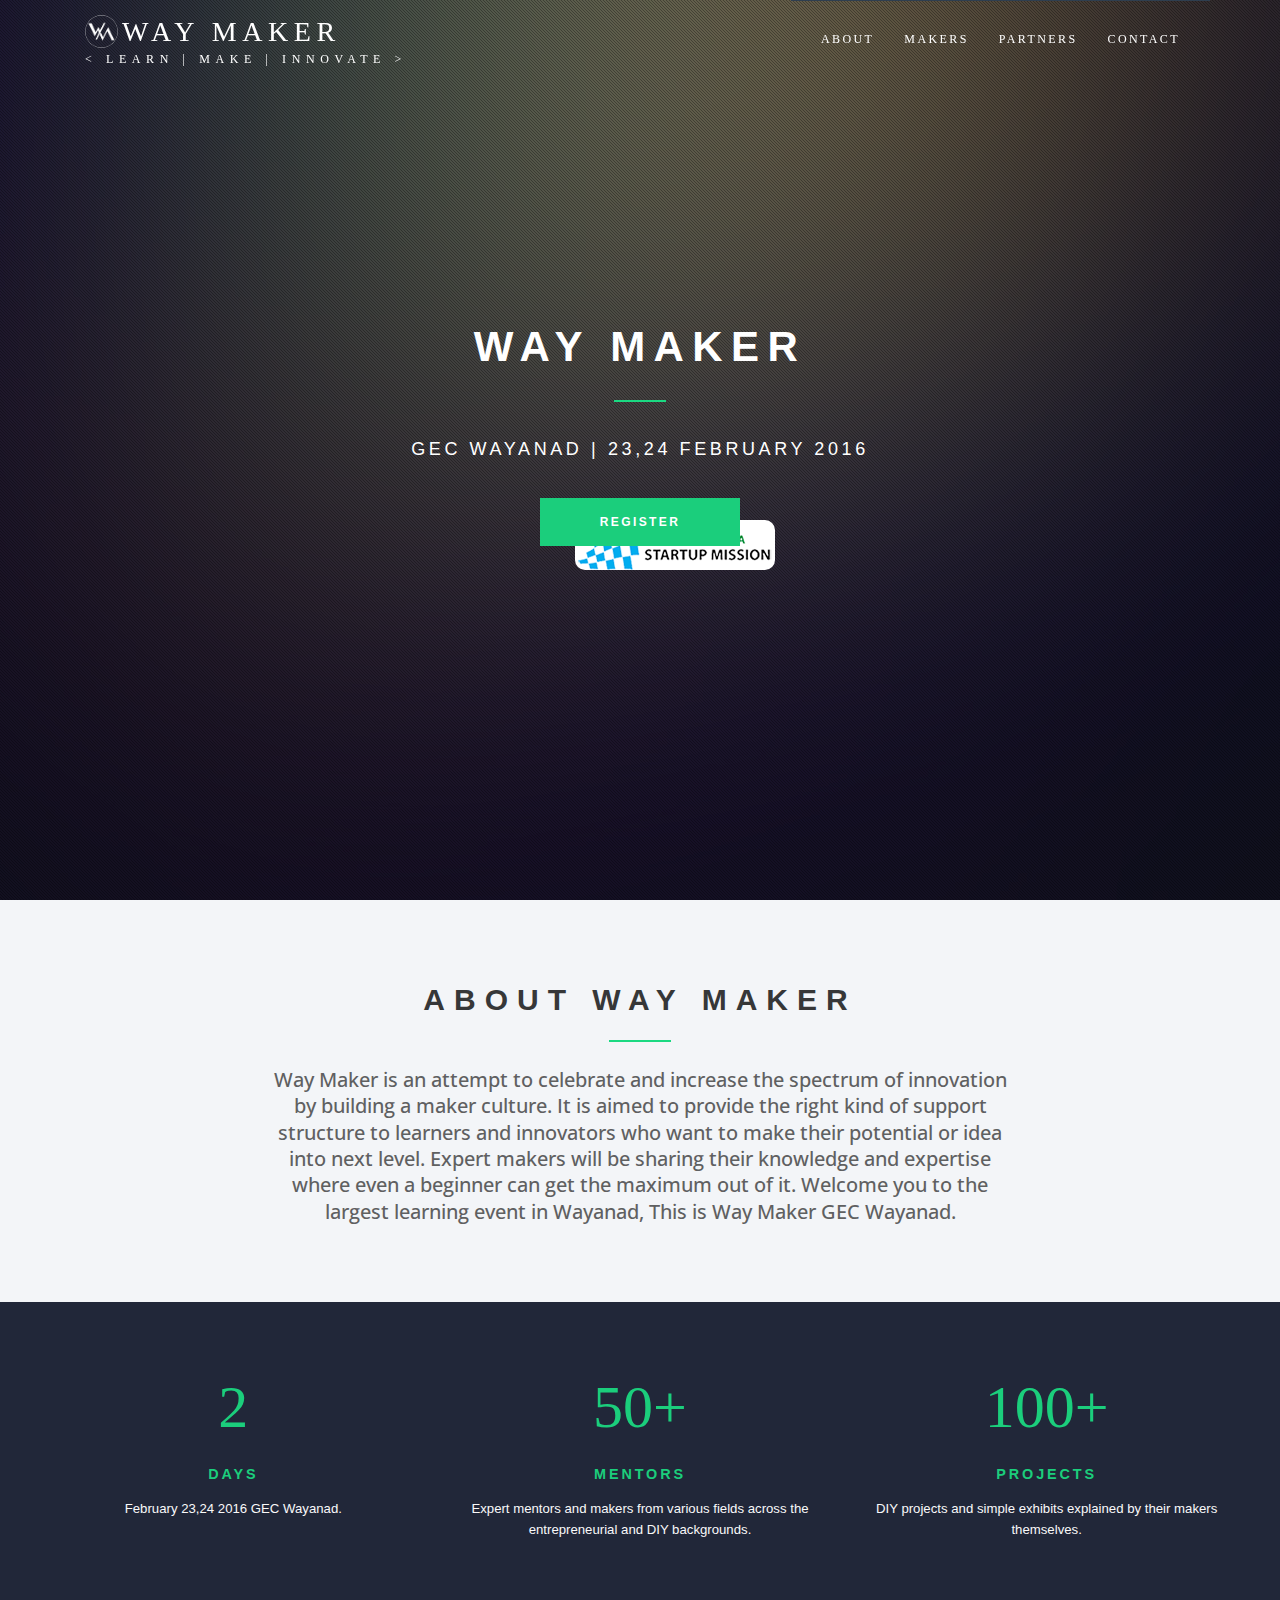
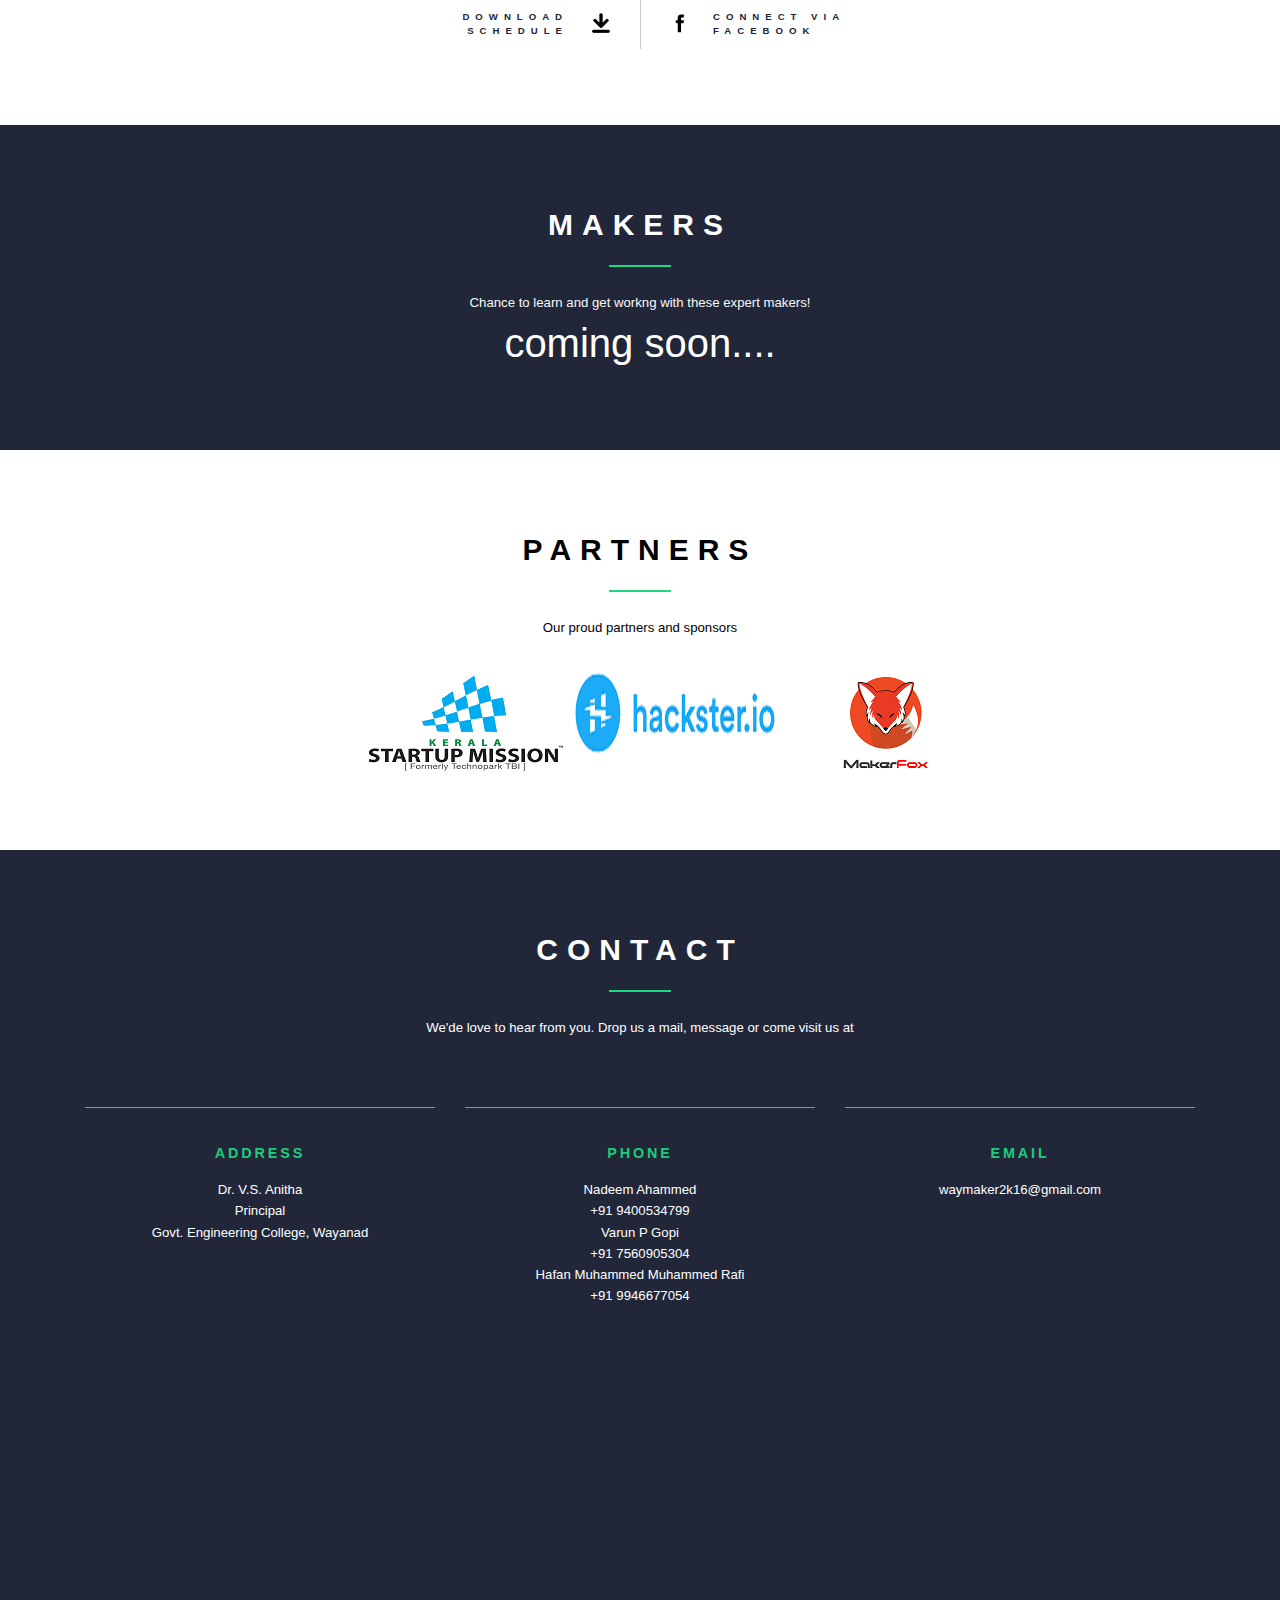
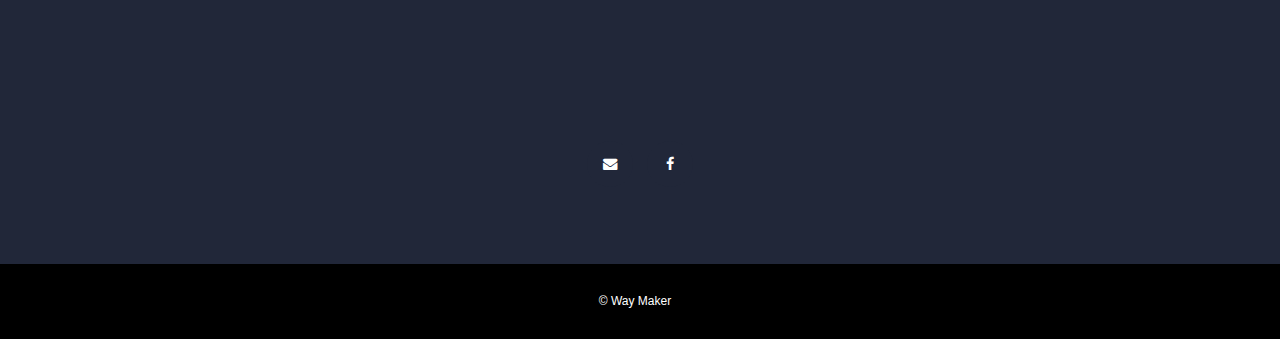
==== index.html @ d94e9e5c "add all files" ====
<!DOCTYPE html>
<html>

<head>
    <meta charset="UTF-8">
    <meta name="viewport" content="width=device-width, initial-scale=1.0, maximum-scale=1.0, user-scalable=no" />

    <link rel="shortcut icon" href="assets/img/logo.png" type="image/x-icon">
    <link rel="icon" href="assets/img/logo.png" type="image/x-icon">

    <title>Way Maker</title>

    <meta name="author" content=" " />
    <meta name="description" content="" />
    <meta name="keywords"  content="" />

    <link href='../fonts.googleapis.com/css8cad8cad.html?family=Raleway:400,700,600,500,300,200,100,800,900' rel='stylesheet' type='text/css'>
    <link rel="stylesheet" type="text/css" href="http://fonts.googleapis.com/css?family=Open+Sans" />
    <link href="assets/css/bootstrap.css" rel="stylesheet">
    <link href="assets/css/font-awesome.min.css" rel="stylesheet" type="text/css" />
    <link href="assets/css/flexslider.css" rel="stylesheet" >
    <link href="assets/css/animate.css" rel="stylesheet">
    <link href="assets/css/schedule.css" rel="stylesheet">
    <link href="assets/css/gridgallery.css" rel="stylesheet" type="text/css"  />
    <link rel="stylesheet" href="../maxcdn.bootstrapcdn.com/font-awesome/4.5.0/css/font-awesome.min.css">
    <link href="assets/css/venobox.css" rel="stylesheet" type="text/css"/>
    <link href="assets/css/styles.css" rel="stylesheet"/>
    <link href="assets/css/queries.css" rel="stylesheet"/>

    <!--[if lt IE 9]>
    <script src="https://oss.maxcdn.com/libs/html5shiv/3.7.0/html5shiv.js"></script>
    <script src="https://oss.maxcdn.com/libs/respond.js/1.4.2/respond.min.js"></script>
    <![endif]-->

<style media="screen">
@media screen and (min-width:768px){
  .tagline-new {
    font-size: 12px;
  }
  #new-title {
    font-size: 28px;
  }
}
@@media screen and (max-device-width: 480px) {
  #new-title {
  }
  .tagline-new {
    font-size: 8px;
  }
}
.team-member {
    text-align: center;
    margin-bottom: 50px;
}
.team-member h3 {
  font-size: 20px;
  color: #f2f2f2;
  font-weight: bold;
}
.team-member img {
    margin: 0px auto;
    width: 70%;
    border: 1px solid #FFF;
}
.img-circle {
    border-radius: 50%;
}
.team-member p {
    margin-top: 0px;
}
.text-muted {
    color: #777;
}
.text-muted {
    color: #777;
}
.list-inline {
    padding-left: 0px;
    margin-left: -5px;
    list-style: outside none none;
}
#intros {
  font-family: Open Sans;
	font-size: 20px;
	font-style: normal;
	font-variant: normal;
	font-weight: 500;
	line-height: 26.4px;
}
.navbar-brand img {
    width: 33px;
    height: 33px;
    border-radius: 34px;
}
.navbar-brand b {
    position: relative;
    top: -7px;
    left: -8px;
}
.md-trigger
{
background: none repeat scroll 0 0 rgba(27, 206, 124, 1);
    color: #FFF;
    display: block;
    font-size: 1em;
    font-weight: 600;
    letter-spacing: 0.2em;
    margin: 2.9em auto 0;
    padding: 15px;
    text-transform: uppercase;
    width: 200px;

}
</style>

</head>

<body id="top">

<!--PRELOADER-->
<div class="preloader">
    <div class="status"></div>
</div>
<!--/PRELOADER-->

<!--HEADER-->
<div class="header header-hide">
    <div class="container">
        <nav class="navbar navbar-default" role="navigation">
            <div class="navbar-header">
                <button type="button" class="navbar-toggle" data-toggle="collapse"
                        data-target="#example-navbar-collapse">
                    <span class="sr-only">Toggle navigation</span>
                    <span class="icon-bar"></span>
                    <span class="icon-bar"></span>
                    <span class="icon-bar"></span>
                </button>
                <a class="navbar-brand" id="new-title" data-scroll href="#sec_1"><img src="assets/img/logo.png"/> <b>Way Maker</b>
                  <div class="tagline-new">
                    < Learn | Make | Innovate >
                  </div>
                </a>
            </div>
            <div class="collapse navbar-collapse" id="example-navbar-collapse">
                <ul class="nav navbar-nav">
                    <li><a data-scroll href="#intro">About</a></li>
                    <li><a data-scroll href="#team">Makers</a></li>
                    <li><a data-scroll href="#sponsers">Partners</a></li>
                    <li><a data-scroll href="#contact">Contact</a></li>
                </ul>
            </div>
        </nav>
    </div>
</div>
<!--/HEADER-->

<!--HOME-->
<section id="sec_1" class="autoheight">
    <div class="home-bg"></div>
    <div class="col-lg-12 landing-text-pos align-center">
        <h1 class="wow animated fadeInDown" data-wow-duration="1s" data-wow-delay="1s">WAY MAKER</h1>
        <hr id="title_hr"/>
        <p class="wow animated fadeInUp" data-wow-duration="1s" data-wow-delay="1s">GEC WAYANAD | 23,24 February 2016</p>
        <a  class="btn-effect wow animated fadeIn md-trigger" data-modal="modal-11" data-wow-duration="0.5s" data-wow-delay="1.5s" data-scroll>Register</a>	
    </div>
	<div class="sponsors">
	<a href="https://startupmission.kerala.gov.in" target="_blank">
	 <img src="assets/img/sponsor/startup2.png">
	 </a>
	</div>
</section>
 <div class="md-modal md-effect-9" id="modal-11">
                <div class="md-content padding-none">
                    <div class="folio">
                        <div class="sp-name disclaimer"><strong>REGISTER</strong></div>
                        <div class="sp-dsc disclaim-border">
                                    <a href="https://docs.google.com/forms/d/1F05OmGndwyK-t77KdmNb5x0qkLKLhAfNEJymB3Hd138/viewform?c=0&w=1&usp=mail_form_link" class="btn-effect wow animated fadeIn md-trigger" data-modal="modal-11" data-wow-duration="0.5s" data-wow-delay="1.5s" data-scroll>ATTENDEES</a>	
									 <a href="https://docs.google.com/forms/d/1iWQeTEc0KPSbRi10IuL7PXXfapjyF0WCXwZlQ4bQAvk/viewform?c=0&w=1&usp=mail_form_link" class="btn-effect wow animated fadeIn md-trigger" data-modal="modal-11" data-wow-duration="0.5s" data-wow-delay="1.5s" data-scroll>CALL FOR MAKERS</a>	
                        </div>
                        <button class="md-close"><i class="fa fa-times"></i></button>
                    </div>
                </div>
            </div>
            <div class="md-overlay"></div>
<!--/HOME-->

<!--ABOUT-->
<section class="intro text-center section-padding" id="intro">
    <div class="container wow animated fadeInLeft animated" data-wow-duration="1s" data-wow-delay="0.5s">
        <div class="row">
            <div class="col-lg-8 align-center about">
                <h1 class="arrow">About Way Maker</h1>
                <hr>
                <p id="intros">Way Maker is an attempt to celebrate and increase the spectrum of innovation by building a maker culture. It is aimed to provide the right kind of support structure to learners and innovators who want to make their potential or idea into next level. Expert makers will be sharing their knowledge and expertise where even a beginner can get the maximum out of it. Welcome you to the largest learning event in Wayanad, This is Way Maker GEC Wayanad. </p>
            </div>
        </div>
    </div>
</section>
<!--/ABOUT-->

<section class="features text-center" id="features">
    <div class="row">
        <div class="container col-md-12 features-md">
            <div class="row">
                <div class="col-md-12">
                    <div class="features-wrapper">
                        <div class="col-md-4 wow animated fadeInUp" data-wow-duration="1s" data-wow-delay="0.5s">
                            <div class="icon">
                                2
                            </div>
                            <h2>Days</h2>
                            <p>February 23,24 2016 GEC Wayanad.</p>
                        </div>

                        <div class="col-md-4 wow animated fadeInUp" data-wow-duration="1s" data-wow-delay="0.7s">
                            <div class="icon">
                                50+
                            </div>
                            <h2>mentors</h2>
                            <p>Expert mentors and makers from various fields across the entrepreneurial and DIY backgrounds.</p>
                        </div>

                        <div class="col-md-4 wow animated fadeInUp" data-wow-duration="1s" data-wow-delay="0.9s">
                            <div class="icon">
                                100+
                            </div>
                            <h2>projects</h2>
                            <p>DIY projects and simple exhibits explained by their makers themselves.</p>
                        </div>
                        <div class="clearfix"></div>
                    </div>
                </div>
            </div>
        </div>
    </div>
</section>

<!-- Event social links and download-->
<section class="event-download-social-link section-padding">
    <div class="col-lg-6 col-md-12 align-center">
        <a class="d-sch text-right" href="#" target="_blank">download schedule</a>
        <a class="fb " href="https://www.facebook.com/waymaker2k16" target="_blank">connect via facebook</a>
    </div>
</section>

<!--/SCHEDULE-->

<!--SPEAKERS-->
<section class="team text-center section-padding" id="team">
    <div class="container">
        <div class="row">
            <div class="col-lg-8 wow animated fadeInUp align-center" data-wow-duration="1s" data-wow-delay="1s">
                <h1 class="arrow">Makers</h1><hr>
                <p>Chance to learn and get workng with these expert makers! </p>
            </div>
        </div>
		<div class="row">
            <h1 style="font-size:40px;">coming soon....</h1>
        </div>
<!--
            <div class="row">
                <div class="col-sm-4">
                    <div class="team-member">
                        <img src="assets/img/team/" class="img-responsive img-circle" alt="">
                        <h3>Arvind Sanjeev</h3>
                        <p class="text-muted">Electronics Engineer | Inventor | Entrepreneur | Author</p>
                    </div>
                </div>
                <div class="col-sm-4">
                    <div class="team-member">
                        <img src="assets/img/team/" class="img-responsive img-circle" alt="">
                        <h3>Praveen Sridhar</h3>
                        <p class="text-muted">Innovator | Coder | DIY hackivst | Entrepreneur</p>
                    </div>
                </div>
                <div class="col-sm-4">
                    <div class="team-member">
                        <img src="assets/img/team/" class="img-responsive img-circle" alt="">
                        <h3>Suhair Zain</h3>
                        <p class="text-muted">Android | Blackberry 10 | Coder | Entrepreneur</p>
                    </div>
                </div>
            </div>

            <div class="row">
                <div class="col-sm-4">
                    <div class="team-member">
                        <img src="assets/img/team/" class="img-responsive img-circle" alt="">
                        <h3>Mehar Moosa</h3>
                        <p class="text-muted">Appreneur | Entrepreneur | Do-Gooder</p>
                    </div>
                </div>
                <div class="col-sm-4">
                    <div class="team-member">
                        <img src="assets/img/team/" class="img-responsive img-circle" alt="">
                        <h3>Muhammed Jaseel</h3>
                        <p class="text-muted">Electronics | DIY activist | Do-gooder</p>
                    </div>
                </div>
                <div class="col-sm-4">
                    <div class="team-member">
                        <img src="assets/img/team/" class="img-responsive img-circle" alt="">
                        <h3>Chithambaramoorthii J</h3>
                        <p class="text-muted">Student | Hardware | Arduino</p>
                    </div>
                </div>
            </div>
            <div class="row">
                <div class="col-sm-4">
                    <div class="team-member">
                        <img src="assets/img/team/" class="img-responsive img-circle" alt="">
                        <h3>Vinayan Hari</h3>
                        <p class="text-muted">Networking | Hardware | Coder</p>
                    </div>
                </div>
                <div class="col-sm-4">
                    <div class="team-member">
                        <img src="assets/img/team/" class="img-responsive img-circle" alt="">
                        <h3>Akhil James</h3>
                        <p class="text-muted">Developer | Entrepreneur | Open Source Enthusiast</p>
                    </div>
                </div>
                <div class="col-sm-4">
                    <div class="team-member">
                        <img src="assets/img/team/" class="img-responsive img-circle" alt="">
                        <h3>Athul B Raj</h3>
                        <p class="text-muted">Hardware | Network | IoT</p>
                    </div>
                </div>
            </div>
-->
    </div>
</section>

<!--<section id="swag" class="swag text-center">
    <div class="container">
        <div class="row">
            <div class="col-lg-9 align-center">
                <form id="nl-form" class="nl-form ">
                    Hi! My name is
                    <input id="name" type="text" name="name" placeholder="Enter your name" data-subline="Enter your name"/>
                    .
                    I'm a maker in
                    <select id="field_1">
                        <option value="1" selected>Hardware</option>
                        <option value="2">Software</option>
                        <option value="3">Non-technical</option>
                        <option value="4">Others</option>
                    </select>

                    .
                    I love to contribute.Contact me on
                    <input id="email1" type="text" name="email1" placeholder="My Email address" data-subline="Enter your email address"/>
                    <div class="nl-submit-wrap">
                        <button class="nl-submit btn-effect" type="submit" id="submit_btn">Submit</button>
                    </div>
                    <div id="result"></div>
                    <div class="nl-overlay"></div>
                </form>
                <div class="md-modal md-effect-9" id="modal-10">
                    <div class="md-content padding-none">
                        <div class="folio">

                            <div class="sp-name disclaimer"><strong>Terms and Conditions</strong></div>
                            <div class="sp-dsc disclaim-border">
                                <ul>
                                    <li>Hello, We appreciate your initiative. We'llbe getting back to you very soon and have a go regarding what conveyance can be arranged for your session.</li>
                                    <li>Would be nice if you have a portfolio or any link with your workforce.</li>
                                    <li>Make sure you are available for these days.Looking forward!</li>
                                </ul>
                            </div>

                            <button class="md-close"><i class="fa fa-times"></i></button>
                        </div>
                    </div>
                </div>
                <div class="col-md-12 tc">Please read the<button class="md-trigger" data-modal="modal-10">Terms & Conditions</button>carefully.</div>
                <div class="md-overlay"></div>
            </div>
        </div>
    </div>
</section>-->

<div id="sponsers" class="ignite-cta text-center section-padding">
    <div class="container">
        <div class="row">
            <div class="col-md-8 align-center wow animated fadeInLeft" data-wow-duration="1s" data-wow-delay="0.5s">
                <h1 class="arrow" style="color: #000;">Partners</h1><hr>
                <p style="color: #000;">Our proud partners and sponsors</p>
            </div>
           <div id="slider1_container" style=" ">
                <div class="inner_carousal" data-u="slides">	
					<div></div>
                  
					 <div><a href="https://startupmission.kerala.gov.in" target="_blank"><img alt="sp6" src="assets/img/sponsor/sp6.png"/></a></div>
					   <div><a href="https://www.hackster.io" target="_blank"><img alt="sp2" src="assets/img/sponsor/sp0.png"/></a></div>
					 <div><a href="https://www.facebook.com/Makerfox.io/" target="_blank"><img alt="sp5" src="assets/img/sponsor/sp5.png"/></a></div>
                </div>				
            </div>
        </div>
    </div>
</div>

<section class="text-center section-padding contact-wrap" id="contact">
    <div class="container">
        <div class="row">
            <div class="col-md-8 wow animated fadeInLeft align-center" data-wow-duration="1s" data-wow-delay="0.3s">
                <h1 class="arrow">Contact</h1><hr>
                <p>We'de love to hear from you. Drop us a mail, message or come visit us at</p>
            </div>
        </div>
        <div class="row contact-details">
            <div class="col-md-4 wow animated fadeInDown" data-wow-duration="1s" data-wow-delay="0.5s">
                <div class="light-box box-hover">
                    <h2><span>Address</span></h2>
                    <p>Dr. V.S. Anitha<br>Principal<br>Govt. Engineering College, Wayanad<br></p>
                </div>
            </div>
            <div class="col-md-4 wow animated fadeInDown" data-wow-duration="1s" data-wow-delay="0.7s">
                <div class="light-box box-hover">
                    <h2><span>Phone</span></h2>
                    <p>Nadeem Ahammed<br>+91 9400534799<br>Varun P Gopi<br>+91 7560905304<br>Hafan Muhammed Muhammed Rafi<br>+91 9946677054</p>
                </div>
            </div>
            <div class="col-md-4 wow animated fadeInDown" data-wow-duration="1s" data-wow-delay="0.9s">
                <div class="light-box box-hover">
                    <h2><span>Email</span></h2>
                    <p><a href="mailto:waymaker2k16@gmail.com">waymaker2k16@gmail.com</a></p>
                </div>
            </div>
        </div>
        <div class="row">
         <iframe src="https://www.google.com/maps/embed?pb=!1m18!1m12!1m3!1d31240.50807223325!2d75.95887187717626!3d11.830825922342889!2m3!1f0!2f0!3f0!3m2!1i1024!2i768!4f13.1!3m3!1m2!1s0x3ba5db955198afb1%3A0x6b304f91fab809b6!2sGovernment+Engineering+College%2CMananthavady%2CWayanad!5e0!3m2!1sen!2sin!4v1455775646911" style="width:80%;" height="350" frameborder="0" style="border:0" allowfullscreen></iframe>
        </div>
        <div class="row">
            <div class="col-md-12">
                <ul class="social-buttons">
                    <!-- <li><a href="#" class="social-btn"><i class="fa fa-dribbble"></i></a></li> 
                    <li><a href="https://twitter.com/Maker_Weekend" class="social-btn"><i class="fa fa-twitter"></i></a></li>
					-->
                    <li><a href="mailto:waymaker2k16@gmail.com" class="social-btn"><i class="fa fa-envelope"></i></a></li>
                    <li><a href="https://www.facebook.com/waymaker2k16" class="social-btn"><i class="fa fa-facebook"></i></a></li>
                    <!-- <li><a href="#" class="social-btn"><i class="fa fa-skype"></i></a></li> -->
                </ul>
            </div>
        </div>
    </div>
</section>
<footer>
    <div class="container">
        <div class="row">
            <div class="col-md-6 align-center">
                <ul class="legals">
                    <li>&copy; Way Maker</li>              
                </ul>
            </div>
 
        </div>
    </div>
</footer>
<!-- /FOOTER -->
<!--SCRIPTS-->

<script type="text/javascript" src="assets/js/jquery-1.11.0.min.js"></script>
<script type="text/javascript" src="assets/js/jquery-ui-1.10.4.min.js"></script>

<!--VIMEO VIDEO-->
<script type="text/javascript" src="assets/js/venobox.js"></script>

<!--3D GALLERY-->
<script type="text/javascript" src="assets/js/classie.grid.gallery.js"></script>
<script type="text/javascript" src="assets/js/modernizr.gridgallery.js"></script>
<script type="text/javascript" src="assets/js/cbpGridGallery.js"></script>

<script type="text/javascript" src="assets/js/classie.js" ></script>
<script type="text/javascript" src="assets/js/modalEffects.js" ></script>

<script type="text/javascript" src="assets/js/nlform.js" ></script>
<script>var nlform = new NLForm( document.getElementById( 'nl-form' ) );</script>
<script type="text/javascript" src="assets/js/bootstrap.min.js" ></script>

<!-- TEAM SLIDER  -->
<script type="text/javascript" src="assets/js/jquery.flexslider.js" ></script>

<!-- SCHEDULE TABS  -->
<script type="text/javascript" src="assets/js/modernizr.js" ></script>
<script type="text/javascript" src="assets/js/cbpFWTabs.js" ></script>

<!--SPONSOR SLIDER-->
<script type="text/javascript" src="assets/js/jssor.core.js"></script>
<script type="text/javascript" src="assets/js/jssor.utils.js"></script>
<script type="text/javascript" src="assets/js/jssor.slider.js"></script>
<script type="text/javascript" src="assets/js/sponsor_init.js"></script>

<!-- SMOOTH SCROLL  -->
<script type="text/javascript" src="assets/js/smooth-scroll.js"></script>

<!-- NICE SCROLL  -->
<script type="text/javascript" src="assets/js/jquery.nicescroll.js"></script>

<!-- SUBSCRIPTION FORM  -->
<script type="text/javascript" src="assets/js/notifyMe.js"></script>

<script type="text/javascript" src="assets/js/jquery.placeholder.js"></script>

<!-- ANIMATION  -->
<script type="text/javascript" src="assets/js/wow.min.js"></script>

<!-- INITIALIZATION  -->
<script type="text/javascript" src="assets/js/init.js"></script>

</body>

</html>
---- assets/css/schedule.css ----
.tabs {
	position: relative;
	width: 100%;
	overflow: hidden;
	margin: 0 0 2em;
	font-weight: 300;
}

/* Nav */
.tabs nav {
	text-align: center;
	background-color:transparent;
	margin-top: -1px; 
}

.tabs nav ul {
	padding: 0;
	margin: 0;
	list-style: none;
	display: inline-block;
	width:100%;
}

.tabs nav ul li {
	border-bottom:medium none;
	background:#212739;
	display: block;
	float: left;
	position: relative;
	width:calc(100%/2);
	-moz-transition: all 0.2s ease-in-out 0.2s;
    -o-transition: all 0.2s ease-in-out 0.2s;
    -webkit-transition: all 0.2s ease-in-out 0.2s;
    transition: all 0.2s ease-in-out 0.2s
	
}

.tabs nav ul li :hover {
    background: #1bd982;
    -moz-transition: all 0.2s ease-in-out 0.2s;
    -o-transition: all 0.2s ease-in-out 0.2s;
    -webkit-transition: all 0.2s ease-in-out 0.2s;
    transition: all 0.2s ease-in-out 0.2s
    }

.tabs nav li.tab-current {

	background:#1bd982;
}

.tabs nav a {
	color: #fff;
	display: block;
	font-size: 1.45em;
	line-height: 2.5;
	padding: 0 1.25em;
	text-decoration:none;
	white-space: nowrap;
}

.tabs nav a:hover {
	color: #fff;
}

.tabs nav li.tab-current a {
	color: #fff;
}

/* Icons */
.tabs nav a:before {
	display: inline-block;
	vertical-align: middle;
	text-transform: none;
	font-weight: normal;
	font-variant: normal;
	font-family: 'icomoon';
	line-height: 1;
	speak: none;
	-webkit-font-smoothing: antialiased;
	margin: -0.25em 0.4em 0 0;
}

.icon-food:before {
	content: "\e600";
}

.icon-lab:before {
	content: "\e601";
}

.icon-cup:before {
	content: "\e602";
}

.icon-truck:before {
	content: "\e603";
}

.icon-shop:before {
	content: "\e604";
}

/* Content */
.content section {
	font-size: 1.25em;
	/*padding: 3em 1em;*/
	display: none;
	max-width: 1170px;
	margin: 0 auto;
}

.content section:before,
.content section:after {
	content: '';
	display: table;
}

.content section:after {
	clear: both;
}

/* Fallback example */
.no-js .content section {
	display: block;
	padding-bottom: 2em;
	border-bottom: 1px solid #47a3da;
}

.content section.content-current {
	display: block;
}

/* Example media queries */

@media screen and (max-width: 52.375em) {
	

	.tabs nav a:before {
		margin-right: 0;
	}

}

@media screen and (max-width: 32em) {
	.tabs nav ul,
	.tabs nav ul li a {
		width: 100%;
		padding: 0;
	}

	.tabs nav ul li {
		width: 20%;
		width: calc(20% + 1px);
		margin: 0 0 0 -1px;
	}

	.tabs nav ul li:last-child {
		border-right: none;
	}

	
}
---- assets/css/gridgallery.css ----
*, *:after, *:before { -webkit-box-sizing: border-box; -moz-box-sizing: border-box; box-sizing: border-box; }

/* General style */
.grid-gallery ul {
	list-style: none;
	margin: 0;
	padding: 0;
}

.grid-gallery figure {
	margin: 0;
}

.grid-gallery figure img {
	display: block;
	width: 100%;
}

.grid-gallery figcaption h3 {
	margin: 0;
	padding: 0 0 0.5em;
}

.grid-gallery figcaption p {
    font-size: 1.1em;
    line-height: 1.5;
    margin: 0;
    text-align:center;
	padding-top: 0.5em;
	color: #5f6061;

}


.grid-gal li {
	width: 25%;
	float: left;
	cursor: pointer;
}

.grid-gal figure {
	background: url("../img/gallery/gallery.jpg") no-repeat scroll 0 0 / cover  rgba(0, 0, 0, 0);
	padding: 15px;
	-webkit-transition: opacity 0.6s ease 0.6s;
	transition: opacity 0.6s ease 0.6s;
}

.grid-gal li:hover figure {
	opacity: 0.7;
}

.grid-gal figcaption {
	background: #e4e4e4;
	padding-top: 25px;
}

/* Slideshow style */
.slideshow {
	position: fixed;
	background: rgba(15,23,38,0.9);
	width: 100%;
	height: 100%;
	top: 0;
	left: 0;
	z-index: 500;
	opacity: 0;
	visibility: hidden;
	overflow: hidden;
	-webkit-perspective: 1000px;
	perspective: 1000px;
	-webkit-transition: opacity 0.5s, visibility 0s 0.5s;
	transition: opacity 0.5s, visibility 0s 0.5s;
}

.slideshow-open .slideshow {
	opacity: 1;
	visibility: visible;
	-webkit-transition: opacity 0.5s;
	transition: opacity 0.5s;
}

.slideshow ul {
	width: 100%;
	height: 100%;
	-webkit-transform-style: preserve-3d;
	transform-style: preserve-3d;
	-webkit-transform: translate3d(0,0,150px);
	transform: translate3d(0,0,150px);
	-webkit-transition: -webkit-transform 0.5s;
	transition: transform 0.5s;
}

.slideshow ul.animatable li {
	-webkit-transition: -webkit-transform 0.5s;
	transition: transform 0.5s;
}

.slideshow-open .slideshow ul {
	-webkit-transform: translate3d(0,0,0);
	transform: translate3d(0,0,0);
}

.slideshow li {
	width: 660px;
	height: 560px;
	position: absolute;
	top: 50%;
	left: 50%;
	margin: -280px 0 0 -330px;
	visibility: hidden;
}

.slideshow li.show {
	visibility: visible;
}

.slideshow li:after {
	content: '';
	position: absolute;
	width: 100%;
	height: 100%;
	top: 0;
	left: 0;
	background: none repeat scroll 0 0 rgba(0, 0, 0, 0.6);
	-webkit-transition: opacity 0.3s;
	transition: opacity 0.3s;
}

.slideshow li.current:after {
	visibility: hidden;
	opacity: 0;
	-webkit-transition: opacity 0.3s, visibility 0s 0.3s;
	transition: opacity 0.3s, visibility 0s 0.3s;
}

.slideshow figure {
    background: none repeat scroll 0 0 #fff;
    border: 20px solid #fff;
    height: 100%;
    overflow: hidden;
    width: 100%;
}

.slideshow figcaption {
	padding-bottom: 20px;
	padding-top:30px;
}

.slideshow figcaption h3 {
    font-size: 1.5em;
    font-weight: 500;
    letter-spacing: 0.2em;
    text-align: left;
}

/* Navigation */
.slideshow nav span {
	position: fixed;
	z-index: 1000;
	/*color: #ffffff;*/
	text-align: center;
	padding: 0;
	cursor: pointer;
	font-size: 2.2em;
}

.slideshow nav span.nav-prev,
.slideshow nav span.nav-next {
	top: 50%;
	-webkit-transform: translateY(-50%);
	transform: translateY(-50%);
	height:40px;
	width:40px;
	color:#fff;
}
.slideshow nav span.nav-prev{
	left:10px;

	
}
.slideshow nav span.nav-next {
	
	right: 10px;
}

.slideshow nav span.nav-close {
    font-size: 2em;    right: 10px;    top: 10px;
}

.close.nav-close {
    color: #fff;
    font-size: 1em;
    outline: medium none;
    text-shadow: none;
}
.close{
	opacity:1;
}

.icon:before,
.icon:after {
	speak: none;
	font-style: normal;
	font-weight: normal;
	font-variant: normal;
	text-transform: none;
	line-height: 1;
	-webkit-font-smoothing: antialiased;
	-moz-osx-font-smoothing: grayscale;
}

span.nav-prev:before {
	/*content: "\e601";*/
}

span.nav-next:before  {
	/*content: "\e600";*/
}

span.nav-close:before {
	/*content: "\e602";*/
}

/* Info on arrow key navigation */
.info-keys {
	position: fixed;
	top: 10px;
	left: 10px;
	width: 60px;
	font-size: 8px;
	padding-top: 20px;
	text-transform: uppercase;
	color: #fff;
	letter-spacing: 1px;
	text-align: center;
}

.info-keys:before,
.info-keys:after {
	position: absolute;
	top: 0;
	width: 16px;
	height: 16px;
	border: 1px solid #fff;
	text-align: center;
	line-height: 14px;
	font-size: 12px;
}

.info-keys:before {
	left: 10px;
	content: "\e603";
}

.info-keys:after {
	right: 10px;
	content: "\e604";
}

/* Example media queries (reduce number of columns and change slideshow layout) */

@media screen and (max-width: 60em) {
	/* responsive columns; see "Element sizing" on http://masonry.desandro.com/options.html */
	.grid-gal li {
		width: 33.3%;
	}

	.slideshow li {
		width: 100%;
		height: 100%;
		top: 0;
		left: 0;
		margin: 0;
	}

	.slideshow li figure img {
		width: auto;
		margin: 0 auto;
		max-width: 100%;
	}

	.slideshow nav span,
	.slideshow nav span.nav-close {
		font-size: 1.8em;
		padding: 0.3em;
	}

	.info-keys {
		display: none;
	}

}

@media screen and (max-width: 35em) {
	.grid li {
		width: 50%;
	}
}

@media screen and (max-width: 24em) {
	.grid li {
		width: 100%;
	}
}
---- assets/css/venobox.css ----
/* ------ venobox.css --------*/
.vbox-overlay *, .vbox-overlay *:before, .vbox-overlay *:after{
    -webkit-backface-visibility: hidden;
    -webkit-box-sizing:border-box;-moz-box-sizing:border-box;box-sizing:border-box;}
body{
    -webkit-overflow-scrolling:touch;
}
/* ------- overlay: change here background color and opacity ----- */
.vbox-overlay{
    background: #181818;
    background: rgba(15,23,38,.9); 
    width: 100%;
    height: auto;
    position: absolute;
    top: 0;
    left: 0;
    z-index: 999;
    overflow: hidden;
    opacity: 0;
    transition: opacity .25s ease-in-out, width .2s ease-in-out;
    -moz-transition: opacity .25s ease-in-out, width .2s ease-in-out;
    -webkit-transition: opacity .25s ease-in-out, width .2s ease-in-out;
	
	 
}
.vbox-overlay-new{
	 width: 81.5%;
}
.vbox-video-content {
 position: fixed;
 background: #fff; 
 height: 100%;
 top: 0px; 
 right: 0px; 
 width:0;
 z-index:999;
 transition: all .2s ease-in-out;
 -moz-transition: all .2s ease-in-out;
 -webkit-transition: all .2s ease-in-out;
 -ms-transition: all .2s ease-in-out;
 }
 .visible {
	transition: all .2s ease-in-out;
 -moz-transition: all .2s ease-in-out;
 -webkit-transition: all .2s ease-in-out;
 -ms-transition: all .2s ease-in-out;
	width: 18.5%;
}
.relativo{
    float: left;
    width: 100%;
    height: 100%;
    display: block;
    position: relative;
}
/* ----- preloader - choose between CIRCLE, IOS, DOTS, QUADS ----- */

/* circle preloader */
.vbox-preloader{
    position:fixed; 
    width:32px; 
    height:32px;
    left:50%; 
    top:50%; 
    margin-left:-16px; 
    margin-top:-16px;
    background-image: url(preload-circle.html);
    text-indent: -100px;
    overflow: hidden;
    -webkit-animation: playload 1.4s steps(18) infinite;
       -moz-animation: playload 1.4s steps(18) infinite;
        -ms-animation: playload 1.4s steps(18) infinite;
         -o-animation: playload 1.4s steps(18) infinite;
            animation: playload 1.4s steps(18) infinite;
}
@-webkit-keyframes playload {
   from { background-position:    0px; }
     to { background-position: -576px; }
}
@-moz-keyframes playload {
   from { background-position:    0px; }
     to { background-position: -576px; }
}
@-ms-keyframes playload {
   from { background-position:    0px; }
     to { background-position: -576px; }
}
@-o-keyframes playload {
   from { background-position:    0px; }
     to { background-position: -576px; }
}
@keyframes playload {
   from { background-position:    0px; }
     to { background-position: -576px; }
}
/* IOS preloader */
/*
.vbox-preloader{
    position:fixed; 
    width:32px; 
    height:32px;
    left:50%; 
    top:50%; 
    margin-left:-16px; 
    margin-top:-16px;
    background-image: url(preload-ios.png);
    text-indent: -100px;
    overflow: hidden;
    -webkit-animation: playload 1.4s steps(12) infinite;
       -moz-animation: playload 1.4s steps(12) infinite;
        -ms-animation: playload 1.4s steps(12) infinite;
         -o-animation: playload 1.4s steps(12) infinite;
            animation: playload 1.4s steps(12) infinite;
}

@-webkit-keyframes playload {
   from { background-position:    0px; }
     to { background-position: -384px; }
}
@-moz-keyframes playload {
   from { background-position:    0px; }
     to { background-position: -384px; }
}
@-ms-keyframes playload {
   from { background-position:    0px; }
     to { background-position: -384px; }
}
@-o-keyframes playload {
   from { background-position:    0px; }
     to { background-position: -384px; }
}
@keyframes playload {
   from { background-position:    0px; }
     to { background-position: -384px; }
}
*/
/* dots preloader */
/*
.vbox-preloader{
    position:fixed; 
    width:32px; 
    height:11px;
    left:50%; 
    top:50%; 
    margin-left:-16px; 
    margin-top:-16px;
    background-image: url(preload-dots.png);
    text-indent: -100px;
    overflow: hidden;
    -webkit-animation: playload 1.4s steps(24) infinite;
       -moz-animation: playload 1.4s steps(24) infinite;
        -ms-animation: playload 1.4s steps(24) infinite;
         -o-animation: playload 1.4s steps(24) infinite;
            animation: playload 1.4s steps(24) infinite;
}

@-webkit-keyframes playload {
   from { background-position:    0px; }
     to { background-position: -768px; }
}
@-moz-keyframes playload {
   from { background-position:    0px; }
     to { background-position: -768px; }
}
@-ms-keyframes playload {
   from { background-position:    0px; }
     to { background-position: -768px; }
}
@-o-keyframes playload {
   from { background-position:    0px; }
     to { background-position: -768px; }
}
@keyframes playload {
   from { background-position:    0px; }
     to { background-position: -768px; }
}
*/
/* quads preloader */
/*
.vbox-preloader{
    position:fixed; 
    width:32px; 
    height:10px;
    left:50%; 
    top:50%; 
    margin-left:-16px; 
    margin-top:-16px;
    background-image: url(preload-quads.png);
    text-indent: -100px;
    overflow: hidden;
    -webkit-animation: playload 1.4s steps(12) infinite;
       -moz-animation: playload 1.4s steps(12) infinite;
        -ms-animation: playload 1.4s steps(12) infinite;
         -o-animation: playload 1.4s steps(12) infinite;
            animation: playload 1.4s steps(12) infinite;
}
@-webkit-keyframes playload {
   from { background-position:    0px; }
     to { background-position: -384px; }
}
@-moz-keyframes playload {
   from { background-position:    0px; }
     to { background-position: -384px; }
}
@-ms-keyframes playload {
   from { background-position:    0px; }
     to { background-position: -384px; }
}
@-o-keyframes playload {
   from { background-position:    0px; }
     to { background-position: -384px; }
}
@keyframes playload {
   from { background-position:    0px; }
     to { background-position: -384px; }
}
*/
/* ----- navigation ----- */
.vbox-close {
    color: #fff;    cursor: pointer;    display: block;    font-size: 2em;    overflow: hidden;    position: absolute;	right: 10px;    top: 10px;
}
.vbox-info {
    color: #fff;
    cursor: pointer;
    display: block;
    font-size: 1.8em;
    overflow: hidden;
    padding: 0;
    position: absolute;
    right: 60px;
    top: 15px;
}
.vbox-info-edit {
    display:none;
}
.vbox-next, .vbox-prev{
    cursor: pointer;
    position: fixed;
    top: 50%;
    color: #fff;
    width: 30px;
    height: 30px;
    margin-top: -15px;
    text-indent: -100px;
    overflow: hidden;
}
.vbox-prev{
    left: 10px;
    background: url(prev.html) center center no-repeat;
}
.vbox-next{
    right: 10px;
    background: url(next.html) center center no-repeat;
}

.vbox-title{
    width: 100%;
    height: 40px;
    float: left;
    text-align: center;
    line-height: 28px;
    font-size: 12px;
    color: #fff;
    padding: 6px 40px;
    overflow: hidden;
    background: #161617;
    position: fixed;
    display: none;
    top: -1px;
    left: 0;

}
.vbox-num{
    cursor: pointer;
    position: fixed;
    top: -1px;
    left: 0;
    height: 40px;
    display: block;
    color: #fff;
    overflow: hidden;
    line-height: 28px;
    font-size: 12px;
    padding: 6px 10px;
    background: #161617;
    display: none;
}
/* ------- inline window ------ */
.vbox-inline{
    width: 420px;
    height: 315px;
    padding: 10px;
    background: #fff;
    text-align: left;
    margin: 0 auto;
    overflow: auto;
}

/* ------- Video & iFrames window ------ */
.venoframe{
    border: none;
    width: 960px;
    height: 720px;
}
@media (max-width: 1024px) {
   .venoframe {
        height: 608px;
        width: 553px;
}
.vbox-overlay-new {
    width: 69.5%;
}
.visible {
    width: 30.5%;
}
}
@media (max-width: 992px) {
    .venoframe{
        width: 640px;
        height: 480px;
    }
}
@media (max-width: 768px) {

.venoframe {
    height: 480px;
    width: 477px;
}
}
@media (max-width: 767px) {
    .venoframe{
        width: 420px;
        height: 315px;
    }
}
@media (max-width: 600px) {
    .vbox-overlay-new {
    width: 0;
	}
	.visible {
		width: 100%;
}
.vbox-info {
	position:fixed;
}
}
@media (max-width: 568px) {
.vbox-video-content {
    overflow-y: scroll;
  
}
.venoframe {
    height: 185px;
    width: 340px;
}
}
@media (max-width: 460px) {
    .vbox-inline{
        width: 100%;
    }

    .venoframe{
        width: 100%;
        height: 260px;
    }
}

/* ------- PLease do NOT edit this! (or do it at your own risk) ------ */
.vbox-container{
    position: relative;
    background: #000;
    width: 98%;
    max-width: 1024px;
    margin: 0 auto;
}
.vbox-content{
    text-align: center;
    float: left;
    width: 100%;
    position: relative;
    overflow: hidden;
}
.vbox-container img{
    max-width: 100%;
    height: auto;
}
.vwrap{
    opacity: 1;
    transition: opacity .25s ease-in-out;
    -moz-transition: opacity .25s ease-in-out;
    -webkit-transition: opacity .25s ease-in-out;
    width: 100%;
    height: auto;
    float: left;
    position: relative;
    margin: 0;
    padding: 0;
    left: 0;
    overflow: hidden;
    z-index: 1;
}
---- assets/css/styles.css ----
@charset "utf-8";
/* 	++++ Reset ++++
	++++ Preloader ++++
	++++ Home page ++++
	++++ Navigation Bootstrap ++++
	++++ Vimoe and galley hover ++++	
	++++ Team ++++	
	++++ Button Effect ++++
	++++ Schedule ++++	
	++++ Registration Form ++++	
	++++ Pricing ++++	
	++++ Sponsor ++++
	++++ Subscribe ++++
	++++ Contact ++++
	++++ Footer ++++
	*/

/****************************/
/** Reset **/
/****************************/	

html, body, div, span, applet, object, iframe, h1, h2, h3, h4, h5, h6, p, pre, a, abbr, acronym, address, big, cite, code, del, dfn, em, img, ins, kbd, q, s, samp, small, strike, strong, sub, sup, tt, var, b, u, i, center, dl, dt, dd, ol, ul, li, fieldset, form, label, legend, table, caption, tbody, tfoot, thead, tr, th, td, article, aside, canvas, details, embed, figure, figcaption, footer, header, hgroup, menu, nav, output, ruby, section, summary, time, mark, audio, video {
	margin: 0;
	padding: 0;
	border: 0;
	font-size: 100%;
	font: inherit;
	vertical-align: baseline;
	
}


strong{
	font-weight:bold;
}
 
body {
	color: #7a7a7a;
	font-family: 'Raleway', sans-serif;
	font-size: 14px;
	font-style: normal;
	line-height:1.5;
	overflow:hidden;

}

a:hover,a:active {
    outline: 0;
}

button:focus{
	border:none;
	outline:0;
}

ul {
    list-style: none;
}

a {
    color: #fff;
    text-decoration: none;
}

a:hover {
    color: #fff;
    text-decoration: none;
}

a:focus {
 	color: #fff;
    text-decoration: none;
    outline: none;
}

h1 {
	font-size: 2em;
	color: #FFFFFF;
}

h2 {
	font-size: 1.5em;
	margin: 0.83em 0;
}

h3 {
	font-size: 1.17em;
	margin: 1em 0;
}

h4 {
	font-size: 1em;
	margin: 1.33em 0;
}

h5 {
	font-size: 0.83em;
	margin: 1.67em 0;
}

h6 {
	font-size: 0.75em;
	margin: 2.33em 0;
}

p {
	color: #5f6061;
    font-size: 1.1em;
    line-height: 1.6em;
}
.bottom-spacing{
	margin-bottom:2.5%;
}

.form-control::-webkit-input-placeholder { /* WebKit browsers */
    color: #fff;
   
}
.form-control:-moz-placeholder { /* Mozilla Firefox 4 to 18 */
    color: #fff;

}
.form-control::-moz-placeholder { /* Mozilla Firefox 19+ */
    color: #fff;

}
.form-control::-ms-input-placeholder { /* Internet Explorer 10+ */
    color: #fff;

}
.form-control*::-moz-placeholder {
	color: #fff;

}

/****************************/
/** Preloader **/
/****************************/

.preloader {
	background: none repeat scroll 0 0 #101012;
	position: fixed;
	z-index: 110;
	height: 100%;
	width: 100%;
	overflow:hidden!important;
}

.status {
	background: url("../img/loading.gif") no-repeat scroll 0 0 rgba(0, 0, 0, 0);
	float: none;
	height: 104px;
	left: calc(50% - 100px);
	margin: 0 auto;
	opacity: 1;
	overflow-y: hidden;
	position: absolute;
	text-align: center;
	top: calc(50% - 52px);
	width: 100%;
	z-index: 111;
}



.section-padding {
	padding-top: 6%;
	padding-bottom: 6%;
}

.section-padding#responsive{
	padding-bottom:0;
}

.event-download-social-link.section-padding{
	padding-top:0;
}

.nopadding {
	padding: 0;
}

.inner {
	padding-top: 28%;
}

hr {
	width: 8%;
	border: solid 1px #1bd982;
	margin-top:18px;
	margin-bottom:25px;
}

#grid-gallery figcaption hr{
	margin-top:0px;
	margin-bottom:15px;
}

/****************************/
/** Home page **/
/****************************/

#sec_1 {
	background: url("../img/bg_pattern.png") repeat scroll 0 0 rgba(33, 39, 57, 0.5);
	position: relative;
	overflow: hidden;
}

.home-bg {
	animation: 60s ease 0s normal none infinite back_animation;
	background: url('../img/backgrounds/bg1.jpg') no-repeat center center;
	-webkit-background-size: cover;
	-moz-background-size: cover;
	-o-background-size: cover;
	background-size: cover;
	height: 100%;
	position: absolute;
	top: 0;
	left: 0;
	width: 100%;
	z-index: -1;
}

@-webkit-keyframes back_animation {
	0% {
	-webkit-transform: scale(1);
	}

	50% {
	-webkit-transform: scale(1.4);
	}

	100% {
	-webkit-transform: scale(1) ;
	}
}
@-moz-keyframes back_animation {
	0% {
	-moz-transform: scale(1);
	}

	50% {
	-moz-transform: scale(1.4);
	}

	100% {
	-moz-transform: scale(1) ;
	}
}
@-o-keyframes back_animation {
	0% {
	-o-transform: scale(1);
	}

	50% {
	-o-transform: scale(1.4);
	}

	100% {
	-o-transform: scale(1) ;
	}
}
@keyframes back_animation {
	0% {
	transform: scale(1);
	}

	50% {
	transform: scale(1.4);
	}

	100% {
	transform: scale(1) ;
	}
}

#title_hr {
	border: 1px solid #1bd982;
	margin: 1.8em auto 2.9em;
	width: 50px;
}

.landing-text-pos {
	position: absolute;
	top: 35%;
	width: 100%;
}

.landing-text-pos h1{

    font-size: 3.5em;
    font-weight: 700;
    letter-spacing: 0.2em;
    text-transform: uppercase;
	padding: 0 10%;
}

.landing-text-pos p{
	color: #ffffff;
    font-size: 1.5em;
    letter-spacing: 0.2em;
    line-height: 1.5em;
    padding: 0 30%;
    text-transform: uppercase;
}

.learn-more-btn{
	background: none repeat scroll 0 0 rgba(27, 206, 124, 1);
    color: #363738;
    display: block;
    font-size: 1em;
    font-weight: 600;
    letter-spacing: 0.2em;
    margin: 2.9em auto 0;
    padding: 15px;
    text-transform: uppercase;
    width: 200px;
}

.align-center {
	margin: 0 auto;
	overflow: hidden;
	display: block;
	clear: both;
	text-align: center;
	float: none;
}

/****************************/
/** Navigation Bootstrap **/
/****************************/

.scroll-header {
	background: none repeat scroll 0 0 #0f1726;
}

.header {
	width: 100%;
	position: fixed;
	z-index: 3;
	-moz-transition: all 0.3s ease;
	-o-transition: all 0.3s ease;
	-webkit-transition: all 0.3s ease;
	transition: all 0.3s ease;
	-webkit-transform: translateZ(0);
}

.scroll-header {
	background: none repeat scroll 0 0 #555 ;
}

#example-navbar-collapse {
	float: right;
}

.navbar.navbar-default {
	background: none repeat scroll 0 0 rgba(0, 0, 0, 0);
	border: 0 none;
	border-radius: 0;
	margin-bottom: 0;
}

.navbar-default .navbar-brand {
	color: #fff;
	font-family: raleway;
	font-size: 1em;
	font-weight: 500;
	letter-spacing: 0.2em;
	text-transform: uppercase;
}

.navbar-default .navbar-nav > li > a {
	color: #fff;
	font-family: raleway;
	font-size: 1em;
	font-weight: 500;
	letter-spacing: 0.2em;
	text-transform: uppercase;
}

.navbar-default .navbar-collapse,
.navbar-default .navbar-form {
    border-color: rgb(46, 62, 79);
	border-top: 1px solid rgb(46, 62, 79);
}

.navbar-toggle {
    background-color: rgba(0, 130, 4, 0.95);
    background-image: none;
    border: 1px solid rgba(0, 0, 0, 0);
    border-radius: 4px;
    float: right;
    margin-bottom: 8px;
    margin-right: 0px;
    margin-top: 8px;
    padding: 9px 12px;
    position: relative;
}

.navbar-nav > li > a {
	padding-bottom: 27.55px;
	padding-top: 27.5px;
}

.navbar-default .navbar-nav > li > a:hover, 
.navbar-default .navbar-nav > li > a:focus {
	color: rgba(27, 206, 124, 1);
}

.navbar-default .navbar-nav > .active > a, 
.navbar-default .navbar-nav > .active > a:hover, 
.navbar-default .navbar-nav > .active > a:focus {
	color: rgba(27, 206, 124, 0.5);
	background: none;
}

.navbar-default .navbar-toggle:hover,
.navbar-default .navbar-toggle:focus {
	background: none;
}

.navbar-default .navbar-brand:hover,
.navbar-default .navbar-brand:focus {
	color: #fff;
}

.navbar-brand {
	height:100%;
}

#bs-navbar-collapse {
	float: right;
}

/******************************
/** Features **/
/*****************************/

.intro {
	background: #f3f5f8;
}

.about p{
	margin-bottom:0;
}

h1.arrow {
	color: #363738;
    font-size: 2.5em;
    font-weight: 700;
    letter-spacing: 0.3em;
    text-transform: uppercase;
}

.features-wrapper {
	padding: 70px 0px 70px 0px;
}

.icon {
	font-family: 'Raleway';
	display: block;
	color: #1bce7c;
	font-size: 5em;
	text-align: center;
	vertical-align: middle;
	position: relative;
	margin: 0 auto 10px;
}

.features .row {
	margin: 0px;
}

.features p {
	color: #f9f9f9;
}

.features h2 {
	color: #1bce7c;
	font-size: 1.2em;
    font-weight: 600;
	letter-spacing: 0.2em;
    text-transform: uppercase;
    margin: 0.83em 0;
}

.features {
	background: rgba(33, 39, 57, 1);
}

.grid figure img {
	position: relative;
	display: block;
	min-height: 100%;
	opacity: 1;
}

.grid figure section {
	padding: 2em;
	color: #fff;
	text-transform: uppercase;
	font-size: 1.25em;
	-webkit-backface-visibility: hidden;
	backface-visibility: hidden;
}

.grid figure section::before,
.grid figure figcaption::after {
	pointer-events: none;
}

/****************************/
/** Vimoe and galley hover **/
/****************************/

figure.vimeo-video{
	background: url("../img/video.jpg") no-repeat scroll center center / cover rgba(0, 0, 0, 0);
}


.block-hover {
	
	background: url("../img/gallery/gallery.jpg") no-repeat scroll center center / cover rgba(0, 0, 0, 0);
	height: 392px;
	-webkit-transition: background .2s ;
	-moz-transition: background .2s ;
	-o-transition: background .2s ;
	-ms-transition: background .2s;
	transition: background .2s ;
}

.block-hover img {
	-webkit-transition: opacity 0.35s;
	transition: opacity 0.35s;
}

.block-hover:hover {
	background:none repeat scroll 0 0 rgb(27, 217, 130);
	-webkit-transition: all .6s ;
	-moz-transition: all .6s ;
	-o-transition: all .6s ;
	-ms-transition: all .6s;
	transition: all .6s ;

}
.block-hover:hover span {
	opacity:1;
	text-align: center;
    width: 100%;
}
.block-hover a {
	display: block;
	height: 81px;
	left: calc(50% - 55px);
	position: absolute;
	top: calc(50% - 40.5px);
	width: 110px;
	-webkit-transition: opacity 0.35s;
	transition: opacity 0.35s;
}

.block-hover span {
	color: #fff;
    font-size: 1.5em;
    left: 0;
    letter-spacing: 0.1em;
	opacity: 0;
	position: absolute;
	top: 35%;
}

.block-hover:hover img {
	opacity: 0;
	-webkit-transition: opacity 0.5s;
	transition: opacity 0.5s;
}

.grid-gal figure.3d-gallery{
	background: url("../assets/img/gallery/gallery.html") no-repeat scroll 0 0 / cover  rgba(0, 0, 0, 0);
}

/*******************************/
/** Team **/
/*******************************/
.md-close{
	position: absolute;
    right: 10px;
    top: 10px;
}
.team {
	background-color: #212739;
}

.speakers-wrap {
	padding: 4% 0px 0px 0px;
}

ul.social-buttons {
	list-style: none;
	margin: 0;
	padding: 0;
}

ul.social-buttons li {
	display: inline-block;
	margin-right: 10px;
}

ul.social-buttons li:last-child {
	margin-right: 0;
}

.social-btn {
	width: 46px;
	height: 46px;
	border-radius: 50%;
	-moz-border-radius: 50%;
	-webkit-border-radius: 50%;
	-o-border-radius: 50%;
	background: #212739;
	display: inline-block;
	color: #fff;
	line-height: 46px;
	text-align: center;
}

.social-btn i{
	font-size:1.2em;
	line-height:inherit;
}

.social-btn:hover,
.social-btn:focus {
	background: #1bce7c;
	color: #fff;
}

blockquote {
    margin: 0.5em 20px;
    margin-left: 0;
}

blockquote p{
	font-size: 0.8em;
    line-height: 1.5em;
}

.social {
	margin-top: 25px;
}

.team p {
	color: #f9f9f9;
}

.team h2 {
	color: #1bce7c;
    font-size: 1.2em;
    font-weight: 600;
    letter-spacing: 0.2em;
    margin: 0.83em 0;
    text-transform: uppercase;
}

.team h1 {
	color: #ffffff;
}
.team .md-content{
	padding:0;
}
.sp-name {
	text-align: center;
}

.md-effect-9.md-modal {
	-webkit-perspective: 1300px;
	-moz-perspective: 1300px;
	perspective: 1300px;
}

.md-effect-9 .md-content {
	-webkit-transform-style: preserve-3d;
	-moz-transform-style: preserve-3d;
	transform-style: preserve-3d;
	-webkit-transform: rotateX(-70deg);
	-moz-transform: rotateX(-70deg);
	-ms-transform: rotateX(-70deg);
	transform: rotateX(-70deg);
	-webkit-transition: all 0.3s;
	-moz-transition: all 0.3s;
	transition: all 0.3s;
	opacity: 0;
}

.md-show.md-effect-9 .md-content {
	-webkit-transform: rotateX(0deg);
	-moz-transform: rotateX(0deg);
	-ms-transform: rotateX(0deg);
	transform: rotateX(0deg);
	opacity: 1;
}

.sp-dsc blockquote p {
	margin: 0;
	color: #5f6061;
}

.sp-dsc blockquote {
	border-left-color: #1bce7c;
}

div.avatar {
	margin: 0 auto;
}

.avatar {
	background-image: url('../img/team/team-01.png');
	background-repeat: no-repeat;
	background-position: center center;
	background-color: #ffffff;
	width: 100px;
	height: 100px;
	-moz-border-radius: 50%;
	-webkit-border-radius: 50%;
	border-radius: 50%;
}

.folio {
	max-width: 500px;
	height: auto;
	text-align: center;
	padding:30px;

}

.tnc-folio{
	height: auto;
	text-align: center;
}

.sp-name {
	border-bottom: solid 1px rgba(33, 39, 57, 0.15);
	margin-top: 20px;
	padding-bottom: 20px;
	text-transform: uppercase;
	letter-spacing: 0.2em;
	font-size: 0.8em;
	color: #1bce7c;
}

.sp-dsc {
	border-bottom: solid 1px rgba(33, 39, 57, 0.15);
	margin-top: 20px;
	text-align: left;
	padding: 0px 0px 30px;
	font-size: 0.9em;
	color: 939393;
}

.md-content .sp-social ul {
	text-align:center;
}


.sp-social ul li {
	display: inline-block;
}

/**********************/
/** Button Effect */
/*********************/

.btn-effect {
	background: none repeat scroll 0 0 #1bd982;
	border: medium none;
	color: #fff;
	letter-spacing: 0.2em;
	-webkit-transition: all 0.3s ease 0s;
	-moz-transition: all 0.3s ease 0s;
	-ms-transition: all 0.3s ease 0s;
	-o-transition: all 0.3s ease 0s;
	transition: all 0.3s ease 0s;
	z-index:1;
	cursor:pointer;
	position:relative;

}

.pricing-wrap .btn-effect{
	background: none repeat scroll 0 0 #fff;
}
.btn-effect:after {
	background: none repeat scroll 0 0 #000;
	height: 0;
	left: 0;
	top: 0;
	width: 100%;
	z-index:-1;
	content: "";
	position: absolute;
	-webkit-transition: all 0.3s ease 0s;
	-moz-transition: all 0.3s ease 0s;
	-ms-transition: all 0.3s ease 0s;
	-o-transition: all 0.3s ease 0s;
	transition: all 0.3s ease 0s;
}
.btn-effect:hover:after, 
.btn-effect:active:after {
	height: 100%;
}

#get_directions.btn-effect {
	background: none repeat scroll 0 0 #1bd982;
    border: medium none;
    color: #fff;
    cursor: pointer;
    height: 50px;
    letter-spacing: 0.2em;
    margin-bottom: 45px;
    margin-top: 0;
    position: relative;
    transition: all 0.3s ease 0s;
    width: 230px;
    z-index: 1;

}

#get_directions.btn-effect:after {
	background: none repeat scroll 0 0 #000;
	height: 0;
	left: 0;
	top: 0;
	width: 100%;
	z-index:-1;
	content: "";
	position: absolute;
	-webkit-transition: all 0.3s ease 0s;
	-moz-transition: all 0.3s ease 0s;
	-ms-transition: all 0.3s ease 0s;
	-o-transition: all 0.3s ease 0s;
	transition: all 0.3s ease 0s;
}
#get_directions.btn-effect:hover:after,
#get_directions.btn-effect:active:after {
	height: 100%;
}

#get_directions.btn-effect i{
	display:none;
	font-size:1.75em;
}

#get_directions.btn-effect:hover span{
	display:none;
}

#get_directions.btn-effect:hover i{
	display:block;
}


#responsive {
	background-color: #ffffff;
}

/********************************/
/** Schedule **/
/********************************/

.name {
    text-transform: none;
    font-weight: 500;
    margin-right: 5px;
	
}

.speaker-designaition{
	cursor: pointer;
    font-weight: 300;
    letter-spacing: 0.1em;
    text-align: left;
    text-transform: none;
}
.a-name {
	color: #212739;
	text-transform: uppercase;
	font-size: 14px;
	letter-spacing: 6px;
	font-weight: 500;
}

.day {
    color: #1bce7c;
    font-size: 1.1em;
    font-weight: 600;
    letter-spacing: 0.2em;
    padding-bottom: 35px;
    text-transform: uppercase;
}

.accordion {
	overflow: hidden;
	margin: 34px auto 0px auto;
}

.accordion .item .heading {
	cursor: pointer;
	color: #fff;
	box-sizing: border-box;
}

.accordion .item .heading .e-title {
	background: url("../img/arrow.png") no-repeat scroll right 0 top -80px rgba(0, 0, 0, 0);
	border-top: 1px solid rgba(33, 39, 57, 0.15);
    box-sizing: border-box;
    color: #212739;
    cursor: pointer;
    display: inline-block;
    float: left;
    font-size: 0.9em;
    font-weight: 300;
    letter-spacing: 0.1em;
    padding: 15px 15px 15px 0px;
    text-align: left;
    text-transform: uppercase;
}


.accordion .item .heading .time {
	border-top: 4px solid rgba(33, 39, 57, 0.15);
    box-sizing: border-box;
    color: #1bd982;
    cursor: pointer;
    display: inline-block;
    float: left;
    font-size: 1.1em;
    font-weight: 500;
    padding: 15px 0;
    text-align: left;
}

.accordion .item .col-md-12 {
	padding: 0px;
}

.accordion .item.open .heading,.accordion .item:last-child .heading {
	border: 0;
}

.accordion .item.open .time {
	color: #1bd982;
}

.accordion .item.open .heading .e-title {
	background-position: right 0px top 10px;
}

.accordion .item .content {
	color: #5f6061;
    display: none;
    font-size: 0.8em;
    line-height: 25px;
    text-align: left;
}

.details {
	padding: 20px 0px 20px 0px;
	border-top: dotted 1px #1bd982;
}

.venue {
	padding: 20px 0px 20px 0px;
}

.d-sch {
    background: url("../img/dicn.png") no-repeat scroll right 30px top 20px rgba(0, 0, 0, 0);
    display: inline-block;
    float: left;
    font-size: 1em;
    font-weight: bold;
    letter-spacing: 6px;
    padding: 25px 80px;
    text-transform: uppercase;
    width: 50%;
}

.fb {
    background: url("../img/fbicn.png") no-repeat scroll left 30px top 18px rgba(0, 0, 0, 0);
    border-left: 1px solid #c8c8c8;
    display: inline-block;
    float: left;
    font-size: 1em;
    font-weight: bold;
    letter-spacing: 6px;
    padding: 25px 80px;
    text-align: left;
    text-transform: uppercase;
    width: 50%;
}

.d-sch:hover{
	color: #1bd982;
}
.fb:hover{
	color: #1bd982;
}

.accordion .item.open .e-title {
    color: #1bd982;
}

.container-schedule {
	position: relative;
	width: 100%;
	padding: 0px;
}
/****************************/
/** Registration Form **/
/****************************/
.swag {
	background: url('../img/backgrounds/bg-input.jpg') no-repeat center center;
	-webkit-background-size: cover;
	-moz-background-size: cover;
	-o-background-size: cover;
	background-size: cover;
	background-attachment: fixed;
}

.swag h1 {
	color: #fff;
	font-family: 'Raleway';
	font-size: 50px;
}

.swag h1 span {
	display: block;
	font-size: 25px;
	margin-top: 20px;
}

.down-arrow-btn {
	width: 40px;
	height: 40px;
	border-radius: 50%;
	-moz-border-radius: 50%;
	-webkit-border-radius: 50%;
	-o-border-radius: 50%;
	background: rgba(27, 217, 130, 0.4);
	display: inline-block;
	margin: 10px auto 20px;
	color: #fff;
	font-size: 16px;
	line-height: 40px;
	text-align: center;
}

.down-arrow-btn:hover, .down-arrow-btn:focus {
	color: #fff;
	background: rgba(27, 217, 130, 1);
}

.nl-form {
	width: 100%;
	margin: 6% auto;
	font-size: 2.5em;
	color: #ffffff;
	line-height: 1.9;
	text-align: center;
	letter-spacing: 1px;
}

.nl-form ul {
	list-style: none;
	margin: 0;
	padding: 0;
}

.nl-form input,
.nl-form select, 
.nl-form button {
	border: none;
	background: transparent;
	display: inline-block;
	padding: 0;
	margin: 0;
	-webkit-appearance: none;
	-moz-appearance: none;
}

.nl-form input:focus {
	outline: none;
}

.nl-field-toggle, .nl-form input, .nl-form select {
	line-height: inherit;
	display: inline-block;
	color: #1bd982;
	cursor: pointer;
	border-bottom: 1px dashed #567a69;
}

.nl-form .nl-field-go {
	position: absolute;
	right: 0;
	top: calc(29%);
	height: 100%;
	cursor: pointer;
	width: 1.8em;
	text-align: center;
	color: transparent;
}

.nl-field-go:before {
	content: "Enter";
	font-size: 55%;
	color: #fff;
	width: 100%;
	display: block;
}

.nl-form .nl-submit {
	 background: none repeat scroll 0 0 #1bd982;
    color: #fff;
    cursor: pointer;
    font-size: 0.4em;
    font-weight: 600;
    letter-spacing: 0.2em;
    padding: 12px;
    position: relative;
    text-transform: uppercase;
    width: 200px;
}

.no-touch .nl-form .nl-submit:hover, .no-touch .nl-form .nl-submit:active {
	background: rgba(27, 206, 124, 0.40);
	transition: all 0.5s ease;
	-moz-transition: all 0.5s ease;
	-webkit-transition: all 0.5s ease;
	-o-transition: all 0.5s ease;
	color: #fff;
}

.no-touch .nl-form .nl-submit:hover:before {
	background: #58a199;
}

.nl-field {
	display: inline-block;
	position: relative;
}

.nl-field.nl-field-open {
	z-index: 10000;
}

.nl-field ul {
	position: absolute;
	visibility: hidden;
	background: #212639;
	left: -0.5em;
	top: 150%;
	font-size: 70%;
	opacity: 0;
	-webkit-transform: translateY(-40%) scale(0.9);
	-moz-transform: translateY(-40%) scale(0.9);
	transform: translateY(-40%) scale(0.9);
	-webkit-transition: visibility 0s 0.3s, opacity 0.3s, -webkit-transform 0.3s;
	-moz-transition: visibility 0s 0.3s, opacity 0.3s, -moz-transform 0.3s;
	transition: visibility 0s 0.3s, opacity 0.3s, transform 0.3s;
}

.nl-field.nl-field-open ul {
	visibility: visible;
	opacity: 1;
	-webkit-transform: translateY(-50%) scale(1);
	-moz-transform: translateY(-50%) scale(1);
	transform: translateY(-50%) scale(1);
	-webkit-transition: visibility 0s 0s, opacity 0.3s, -webkit-transform 0.3s;
	-moz-transition: visibility 0s 0s, opacity 0.3s, -moz-transform 0.3s;
	transition: visibility 0s 0s, opacity 0.3s, transform 0.3s;
}

.nl-field ul li {
	color: #fff;
	position: relative;
}

.nl-dd ul li {
	padding: 0 1em 0 1em;
	cursor: pointer;
	white-space: nowrap;
}

.nl-dd ul li.nl-dd-checked {
	color: rgb(27, 206, 124);
    opacity: 0.6;
}

.no-touch .nl-dd ul li:hover {
	background: rgba(0,0,0,0.05);
}

.no-touch .nl-dd ul li:hover:active {
	color: #478982;
}
/* submit button */
.nl-submit-wrap {
	margin: 1em auto 0;
}

.nl-dd ul li.nl-dd-checked:before, .nl-submit:before, .nl-field-go:before {
	speak: none;
	font-style: normal;
	font-weight: normal;
	font-variant: normal;
	text-transform: none;
	-webkit-font-smoothing: antialiased;
	color: #1bce7c;
}

.nl-ti-text ul {
	min-width: 8em;
}

.nl-ti-text ul li.nl-ti-input input {
	width: 100%;
	padding: 0.2em 2em 0.2em 0.5em;
	border-bottom: none;
	color: #fff;
	font-size:0.9em;
}


.nl-overlay {
	position: fixed;
	top: 0;
	left: 0;
	width: 100%;
	height: 100%;
	background: rgba(0,0,0,0.8);
	opacity: 0;
	z-index: 9999;
	visibility: hidden;
	-webkit-transition: visibility 0s 0.3s, opacity 0.3s;
	-moz-transition: visibility 0s 0.3s, opacity 0.3s;
	transition: visibility 0s 0.3s, opacity 0.3s;
}

.nl-field.nl-field-open ~ .nl-overlay {
	opacity: 1;
	visibility: visible;
	-webkit-transition-delay: 0s;
	-moz-transition-delay: 0s;
	transition-delay: 0s;
}

.nl-ti-text ul li.nl-ti-example {
	font-size: 50%;
	padding: 0.4em 1em;
	color: #fff;
	border-top: 1px dashed rgba(46,62,79,1);
}

.nl-ti-text ul li.nl-ti-example em {
	color: #fff;
}

a {
	color: #212639;
	text-decoration: none;
}

.tc {

	margin-bottom: 6%;
	color: #fff;
	font-size: 14px;
	letter-spacing: 1px;
}

.md-modal {
	position: fixed;
	top: 50%;
	left: 50%;
	max-width: 630px;
	min-width: 320px;
	height: auto;
	z-index: 2000;
	visibility: hidden;
	-webkit-backface-visibility: hidden;
	-moz-backface-visibility: hidden;
	backface-visibility: hidden;
	-webkit-transform: translateX(-50%) translateY(-50%);
	-moz-transform: translateX(-50%) translateY(-50%);
	-ms-transform: translateX(-50%) translateY(-50%);
	transform: translateX(-50%) translateY(-50%);
}

.md-show {
	visibility: visible;
}

.md-overlay {
	position: fixed;
	width: 100%;
	height: 100%;
	visibility: hidden;
	top: 0;
	left: 0;
	z-index: 1000;
	opacity: 0;
	background: rgba(0,0,0,0.9);
	-webkit-transition: all 0.3s;
	-moz-transition: all 0.3s;
	transition: all 0.3s;
}

.md-show ~ .md-overlay {
	opacity: 1;
	visibility: visible;
}

/* Content styles */



.md-content {
	color: #212639;
	background: #ffffff;
	position: relative;
	margin: 0 auto;
	padding:35px;
}

.md-content h3 {
	margin: 0;
	text-align: center;
	color: #1bce7c;
    font-size: 1.3em;
    letter-spacing: 0.2em;
    text-transform: uppercase;
	font-weight:700;

}

.md-content > div {

	margin: 0;
	font-weight: 300;
	font-size: 1.15em;
	text-align: left;
}

.md-content > div ul {
	margin-top: 30px;
    padding: 0 20px;
}

.md-content > div ul li {
	list-style-type: disc;
    padding-left: 15px;
}

.disclaimer{
	margin:0;
	
}
.padding-none{
	padding:0;
}
.disclaim-border{
	border:none;
}

.md-content button {
	display: block;
	margin: 0 auto;
	font-size: 1em;
	background-color: transparent;
	border: none;
	cursor: pointer;
}

.md-trigger {
	background-color: transparent;
	border: none;
	cursor: pointer;
	color: #1bd982;
	-webkit-transition: all 0.5s;
	-moz-transition: all 0.5s;
	-o-transition: all 0.5s;
	transition: all 0.5s;
	font-size: 1em;

}

.md-trigger:hover {
	color: rgba(255, 255, 255, 1);
}

.md-effect-10.md-modal {
	-webkit-perspective: 1300px;
	-moz-perspective: 1300px;
	perspective: 1300px;
}

.md-effect-10 .md-content {
	-webkit-transform-style: preserve-3d;
	-moz-transform-style: preserve-3d;
	transform-style: preserve-3d;
	-webkit-transform: rotateX(-60deg);
	-moz-transform: rotateX(-60deg);
	-ms-transform: rotateX(-60deg);
	transform: rotateX(-60deg);
	-webkit-transform-origin: 50% 0;
	-moz-transform-origin: 50% 0;
	transform-origin: 50% 0;
	opacity: 0;
	-webkit-transition: all 0.3s;
	-moz-transition: all 0.3s;
	transition: all 0.3s;
}

.md-show.md-effect-10 .md-content {
	-webkit-transform: rotateX(0deg);
	-moz-transform: rotateX(0deg);
	-ms-transform: rotateX(0deg);
	transform: rotateX(0deg);
	opacity: 1;
    padding: 35px;
}
/**************************/
/** Pricing **/
/**************************/
.pricing-wrap {
	margin-top: 38px;
}

#portfolio {
	background-color: #ffffff;
}

.planContainer {
	background-color: #F3F5F8;
	margin-top: 10px;
}

.planContainer .title h2 {
	background-color: #212739;
    color: #ffffff;
    font-size: 3em;
    font-weight: 600;
    margin: 0;
    padding: 0.6em 0;
}

.planContainer .title h2.bestPlanTitle {
	background: #1bd982;
	color: #212639;
}

.planContainer .price p {
	background: none repeat scroll 0 0 #2a3049;
    color: #fff;
    font-size: 1.2em;
    font-weight: 500;
    height: 2.6em;
    letter-spacing: 3px;
    line-height: 2.6em;
    margin: 0 0 1em;
    text-transform: uppercase;
}

.planContainer .price p.bestPlanPrice {
	background: #1ee68a;
	color: #212639;
}

.planContainer .options {
	margin-top: 30px;
}

.planContainer .options li {

	color: #212639;
	line-height: 2;
}

.planContainer .button a {
	text-transform: uppercase;
	text-decoration: none;
	color: #212739;
	font-weight: 700;
	line-height: 2.6em;
	display: inline-block;
	width: 80%;
	height: 2.8em;
	margin: 1.5em 0 1.8em;
}

.planContainer .button a.bestPlanButton {
	color: #212639;
	background: #1bd982;

}

ul.planContainer li.title {
	margin-bottom: 0px;
}

.effects {
	padding-left: 15px;
}

.effects .img {
	position: relative;
	margin-bottom: 25px;
	position: relative;
	z-index: 1;
	overflow: hidden;
}

.effects .img:nth-child(n) {
	margin-right: 5px;
}

.effects .img:first-child {
	margin-left: -15px;
}

.effects .img:last-child {
	margin-right: 0;
}

.effects .img img {
	display: block;
	margin: 0;
	padding: 0;
	height: auto;
}

.overlay {
	display: block;
	position: absolute;
	z-index: 20;
	background: rgba(27, 217, 130, 1);
	overflow: hidden;
	transition: all 0.5s;
	-webkit-transition: all 0.5s;
	-moz-transition: all 0.5s;
	-o-transition: all 0.5s;
}

a.close-overlay {
	display: block;
	position: absolute;
	top: 0;
	right: 0;
	z-index: 100;
	width: 45px;
	height: 45px;
	font-size: 20px;
	font-weight: 700;
	color: #fff;
	line-height: 45px;
	text-align: center;
	background-color: #000;
	cursor: pointer;
}

a.close-overlay.hidden {
	display: none;
}

button.expand {
	display: block;
	position: absolute;
	z-index: 100;
	text-align: center;
	color: #fff;
	font-weight: 500;
	font-size: 1em;
	letter-spacing:0.2em;
	text-transform: uppercase;
	line-height: 30px;
	margin-top: 28%;
	left: 0;
	width:100%;
}

.overlay-effect .img i {
	font-size: 30px;
}

.overlay-effect .overlay {
	bottom: 0;
	left: 0;
	right: 0;
	width: 100%;
	height: 100%;
	opacity: 0;
}

.overlay-effect .overlay a.expand {
	left: 0;
	right: 0;
	bottom: 47%;
	margin: 0 auto -30px auto;
}

.overlay-effect .img.hover .overlay {
	height: 100%;
	opacity: 1;
}

.img img {
	width: -webkit-calc(100% + 40px) !important;
	width: calc(100% + 40px) !important;
	-webkit-transition: opacity 0.35s, -webkit-transform 0.35s;
	transition: opacity 0.35s, transform 0.35s;
	-moz-transition: opacity 0.35s, -moz-transform 0.35s;
	-o-transition: opacity 0.35s, -o-transform 0.35s;
	-webkit-transform: translate3d(-40px, 0, 0);
	transform: translate3d(-40px, 0, 0);
	-ms-transform: translate3d(-40px, 0, 0);
}

.img:hover img {
	-webkit-transform: translate3d(0, 0, 0);
	transform: translate3d(0, 0, 0);
	-ms-transform: translate3d(-40px, 0, 0);
}

.designs {
	position: absolute;
	left: 0;
	right: 0;
	margin-left: auto;
	margin-right: auto;
	top: 50px;
}

ul.slides li {
	margin-bottom: 15px;
}

/******************************/
/** Sponsor **/
/*****************************/
.ignite-cta {
	background-color: #fff;
}

.ignite-btn {
	display: inline-block;
	padding: 25px 40px;
	color: #fff;
	border: solid 1px #fff;
	text-transform: uppercase;
	font-weight: bold;
	letter-spacing: 1px;
}

.ignite-btn:hover, .ignite-btn:focus {
	color: #3dc9b3;
	border: solid 1px #3dc9b3;
}

.sponsor {
	margin-top: 60px;
}

#slider1_container{
	margin:0 auto;
	position: relative;
	top: 0px; 
	left: 0px;
	width: 980px;
	height: 100px;
	overflow: hidden;
	margin:3% auto 0%;
}
.sponsors{
	position: relative;
    top: 520px;
    left: 575px;

}
.sponsors img{
	border-radius:10px;
	background:#FFF;
}
.inner_carousal{
	cursor: move;
	position: absolute;
	left: 0px;
	top: 0px; 
	width: 980px;
	height: 150px; 
	overflow: hidden;
}

ul.planContainer:hover {
	-webkit-transform: scale(1.04);
	-moz-transform: scale(1.04);
	-ms-transform: scale(1.04);
	-o-transform: scale(1.04);
	transform: scale(1.04);
}

ul.planContainer {
	-webkit-transition: all .25s;
	-moz-transition: all .25s;
	-ms-transition: all .25s;
	-o-transition: all .25s;
	transition: all .25s;
}

.planContainer .button a {
	-webkit-transition: all .25s;
	-moz-transition: all .25s;
	-ms-transition: all .25s;
	-o-transition: all .25s;
	transition: all .25s;
}

.planContainer .button a:hover {
	background: #212739;
	color: #fff;
}

.planContainer a.bestPlanButton:hover {
	background: #1BCE7C;
	color: #fff;
}

/*************************/
/** Subscribe **/
/*************************/

.fa-spin,.fa-check-circle,.fa-exclamation-circle,.fa-spinner {
	display: none;
}
.subscribe {
	background: none repeat fixed 0 0 / cover rgba(0, 0, 0, 0.6);
	-webkit-background-size: cover;
	-moz-background-size: cover;
	-o-background-size: cover;
	background-size: cover;
	background-attachment: fixed;
	padding: 70px 0 70px;
	position:relative;
}

.subscribe h1 {
	color: #fff;
	margin-bottom: 40px;
	text-transform: uppercase;
	font-size: 18px;
    font-weight: bold;
    letter-spacing: 2px;
}

.subscribe h1 span {
	display: block;
	font-size: 15px;
	text-transform: uppercase;
	font-weight: bold;
	margin-top: 20px;
	letter-spacing: 1px;
}

.input-group {
    display: table !important;
}

.form-control.email-add {
    border: medium none;
    border-radius: 0;
    height: 51px;
    text-align: center;
    width: 100%;
	background: none repeat scroll 0 0 transparent;
    border-bottom: 1px solid rgb(255, 255, 255);
    box-shadow: none;
	color:#fff;
}

.subscribe-overlay{
	
    background: url("../img/macbook.html") no-repeat fixed center center / cover  rgba(0, 0, 0, 0);
    height: 100%;
    left: 0;
    position: absolute;
    top: 0;
    width: 100%;
    z-index: -1;
}

.subscribe button {

	background: none;
    border: medium none;
    border-radius: 0;
    color: #1bce7c;
    font-size: 16px;
    font-weight: 600;
    height: 35px;
    letter-spacing: 6px;
    margin-top: 15px;
    text-transform: uppercase;
    width: 67px;
	position:relative;

}

.btn {
    -moz-user-select: none;
    background-image: none;
    border: 1px solid transparent;
    border-radius: 4px;
    cursor: pointer;
    display: inline-block;
    font-size: 14px;
    font-weight: normal;
    line-height: 1.42857;
    margin-bottom: 0;
    padding: 6px 12px;
    text-align: center;
    vertical-align: middle;
    white-space: nowrap;
}
.subscribe button:hover {

	background:none;
	border: none;
	color: #1bce7c;

}

.subscribe button:focus{
	outline:0 none;
	border:0 none;
	background:none;
	color: #1bce7c;
}

.subscribe button span {
    display: block;
    opacity: 0;
    position: absolute;
    text-align: center;
    top: 0;
	left:0;
    width: 100%;
	 -moz-transition: 0.5s;
    -o-transition: 0.5s;
    -webkit-transition: 0.5s;
    transition: 0.5s
}


.subscribe button:hover span {
    -ms-filter: "progid:DXImageTransform.Microsoft.Alpha(Opacity=100)";
    filter: alpha(opacity=100);
    opacity: 1;
    -moz-transition: 0.5s;
    -o-transition: 0.5s;
    -webkit-transition: 0.5s;
    transition: 0.5s
    }

.subscribe button:hover i {
    -ms-filter: "progid:DXImageTransform.Microsoft.Alpha(Opacity=0)";
    filter: alpha(opacity=0);
    opacity: 0;
    -moz-transition: 0.5s;
    -o-transition: 0.5s;
    -webkit-transition: 0.5s;
    transition: 0.5s
    }
	
.subscribe button i{
	font-size:1.5em;
	font-size: 1.5em;
    position: absolute;
    top: 0;
	left: 14px;
	 -moz-transition: 0.5s;
    -o-transition: 0.5s;
    -webkit-transition: 0.5s;
    transition: 0.5s
    
	
}
.notify-success #message {
    color: #1bce7c;
    font-size: 1.1em;
    margin-top: 10px;
	text-transform:capitalize;

    }
	
.error #message{

	color: #EC7406;
	font-size: 1.1em;
    margin-top: 10px;
	text-transform:capitalize;

	
}

/********************************/
/** Contact **/
/********************************/

#contact p {
	color: #ffffff;
}

#contact p a {
	color: #ffffff;
}


#result .success{
    color: #1bce7c;
    font-size: 0.43em;
	text-transform:capitalize;
	position: absolute; 
	width: 100%;
	text-align: center;
	left: 0px;
	margin-top: 15px;

}

.success{
	color: #1bce7c;
	text-align: center;
	left: 0px;
	margin-top: 15px;
}

.enter-name,
.enter-email,
.invalid-email{
	color:#EC7406;
	font-size: 0.43em;
	text-transform:capitalize;
	position: absolute; 
	width: 100%;
	text-align: center;
	left: 0px;
	margin-top: 15px;
}

.up-btn {
	width: 50px;
	height: 50px;
	border-radius: 50%;
	-moz-border-radius: 50%;
	-webkit-border-radius: 50%;
	-o-border-radius: 50%;
	background: rgba(27, 206, 124, 0.5);
	display: block;
	margin: 0 auto;
	color: #fff;
	font-size: 18px;
	line-height: 46px;
	text-align: center;
	position: absolute;
	top: -26px;
	left: 0;
	right: 0;
	margin-left: auto;
	margin-right: auto;
}

.up-btn:hover, up-btn:focus {
	color: #fff;
}

.contact-details {
	margin: 70px 0 60px;
}

.contact-details h2 span {
	color: #1bce7c;
    display: block;
    font-size: 0.8em;
    font-weight: 600;
    letter-spacing: 0.2em;
    margin-top: 15px;
    text-transform: uppercase;
}

.contact-wrap {
	background-color: #212739;
	position: relative;
}

.contact-wrap h1 {
	color: #ffffff;
}

.dark-bg {
	background: #f3f5f8;
}

.light-bg {
	background-color: #fff;
}

.dark-box {
	background: #f3f5f8;
	-webkit-box-shadow: 0px 3px 0px 0px #f0f2f4;
	-moz-box-shadow: 0px 3px 0px 0px #f0f2f4;
	box-shadow: 0px 3px 0px 0px #f0f2f4;
}

.light-box {
	-webkit-box-shadow: 0px -1px 0px 0px #1bce7c;
	-moz-box-shadow: 0px -1px 0px 0px #1bce7c;
	box-shadow: 0px -1px 0px 0px #1bce7c;
	padding: 20px 0;
}

.light-box:hover, .light-box:focus {
	-webkit-box-shadow: 0px 5px 0px 0px #1bce7c;
	-moz-box-shadow: 0px 5px 0px 0px #1bce7c;
	box-shadow: 0px 5px 0px 0px #1bce7c;
}

.box-hover {
	transition: all 500ms ease-in-out;
	-webkit-transition: all 500ms ease-in-out;
	-moz-transition: all 500ms ease-in-out;
	-o-transition: all 500ms ease-in-out;
}

.box-hover:hover, .box-hover:focus {
	transform: translate(0, -15px);
	-webkit-transform: translate(0, -15px);
	-ms-transform: translate(0, -15px);
}
/************************************/
/** Footer **/
/************************************/

footer a {
	color: #a1a9b0;
}

footer {
	background-color: #000;
    padding: 25px 0;
}

footer p {
	color: #fff;
}

ul.legals {
	list-style: none;
	color: #fff;
	line-height: 25px;
}

.legals  .md-trigger {
	padding-right:10px;
}

ul.legals li {
	display: inline-block;
}

ul.legals li::after {
	content: " |";
	margin-right:10px;
}

ul.legals li:last-child::after {
	content: "";
}

.legals {
	text-align: center;
}

.disclaimer p{
	color: #5f6061;
    font-size: 0.95em;
    line-height: 1.6em;
    margin-top: 30px;
}

#modal-10 li{
	margin-bottom:20px;
}
---- assets/css/queries.css ----
@media screen and (max-width:1600px){
.d-sch {
    background: url("../img/dicn.png") no-repeat scroll right 30px top 20px rgba(0, 0, 0, 0);
    display: inline-block;
    float: left;
    font-size: 0.8em;
    font-weight: bold;
    letter-spacing: 6px;
    padding: 25px 72px;
    text-transform: uppercase;
    width: 50%;
    background-size: 6%;
}
.fb {
    background: url("../img/fbicn.png") no-repeat scroll left 30px top 18px rgba(0, 0, 0, 0);
    border-left: 1px solid #c8c8c8;
    display: inline-block;
    float: left;
    font-size: 0.8em;
    font-weight: bold;
    letter-spacing: 6px;
    padding: 25px 55px;
    text-align: left;
    text-transform: uppercase;
    width: 50%;
    background-size: 6%;
    padding-left: 72px;
}
}

@media screen and (max-width:1440px){

.features-wrapper {
    padding: 60px 0;
}

.d-sch {
    background: url("../img/dicn.png") no-repeat scroll right 30px top 28px rgba(0, 0, 0, 0);
   
}
.fb {
    background: url("../img/fbicn.png") no-repeat scroll left 30px top 27px rgba(0, 0, 0, 0);
   
}

}

@media screen and (max-width:1366px){

body{
	font-size:12px;
}
.fb {
    background: url("../img/fbicn.png") no-repeat scroll left 30px top 13px / 6% auto rgba(0, 0, 0, 0);
	padding: 10px 72px;
}
.d-sch {
    background: url("../img/dicn.png") no-repeat scroll right 30px top 13px / 6% auto rgba(0, 0, 0, 0);
	padding: 10px 72px;
}
}

@media screen and (max-width:1180px){
.features-md{
	margin: 0 auto;
	overflow: hidden;
	display: block;
	clear: both;
	text-align: center;
	float: none;
}
}
@media screen and (max-width:1024px){

body {
    font-size: 14px;
}

.landing-text-pos h1{
	font-size:3em;
}

.block-hover {
    height: 426px;

}

.icon{
	line-height:0.9;
}

.planContainer .button a {
	-webkit-transition:all .25s;
	-moz-transition:all .25s;
	-ms-transition:all .25s;
	-o-transition:all .25s;
	transition:all .25s;
}

.swag,.subscribe {
	background-attachment:scroll;
}

/** Menu**/
.navbar-default .navbar-nav > li > a{
	/*font-size:1.3em;*/
}

/** Schedule download and social icons **/
.d-sch {
    background: url("../img/dicn.png") no-repeat scroll right 30px top 5px / 4% auto rgba(0, 0, 0, 0);

}
.fb {
    background: url("../img/fbicn.png") no-repeat scroll left 30px top 5px / 4% auto rgba(0, 0, 0, 0);
}
.nl-form{
	font-size:2.1em;
}
.enter-name, .enter-email, .invalid-email{
	font-size:0.5em;
}

.block-hover:hover {
    background: none;
    -moz-transition: none;
    -o-transition: none;
    -webkit-transition: none;
    transition: none
    }
.contact-details {
    margin: 41px 0 33px 0px;
}
#slider1_container {
    margin: 27px auto 0;
}
.pricing-wrap {
    margin-top: 31px;
}
.speakers-wrap {
    padding: 41px 0 0;
}
.bottom-spacing {
    margin-bottom: 40px;
}
.btn-effect-send:after {
	display:none;
}
.btn-effect:hover:after, 
.btn-effect:active:after {
	display:none;
}
#get_directions.btn-effect:after,
#get_directions.btn-effect:hover:after,
#get_directions.btn-effect:active:after{
	display:none;
}
.home-bg{
	animation:none;
	-webkit-animation:none;
	-ms-animation:none;
	-o-animation:none;
}

}

@media screen and (max-width: 992px) {


.navbar-fixed-top .navbar-collapse,
.navbar-static-top .navbar-collapse,
.navbar-fixed-bottom .navbar-collapse {
	padding-right: 0;
	padding-left: 0;
}
.collapse.in
{
	width:100%;
}
#example-navbar-collapse {
float: none;
}
.header.header-hide {
	background: none repeat scroll 0 0 #0f1726;
}
.navbar-header {
	float: none;
}
.navbar-toggle {
	display: block;
}
.navbar-collapse {
	border-top: 1px solid transparent;
	box-shadow: inset 0 1px 0 rgba(255,255,255,0.1);
}
.navbar-nav {
	float: none!important;
	margin: 7.5px -15px;
}
.navbar-nav>li {
	float: none;
}
.navbar-nav>li>a {
	padding-top: 10px;
	padding-bottom: 10px;
}
.navbar-header{
	height: 55px;
}
.navbar-toggle {
    margin-top: 11px;
}
.navbar-brand{
	padding:12px;
}
.navbar-brand img{
	width:70%;
}
.navbar-default .navbar-toggle{
	border:none;
}
.navbar-default .navbar-toggle .icon-bar {
    background-color: #fff;
}
}

@media screen and (min-width:480px and max-width:991px){
.wrapper {
	background:#f3f5f8;
	height:540px;
}


.legals {
	text-align:center;
	margin:0;
	padding:0;
}


.iphone,.fluid-white {
display:none;
}
}

@media screen and (max-width: 800px) {

#example-navbar-collapse{
	float:none;
}

.header.header-hide {
    background: none repeat scroll 0 0 #0f1726;
}

/* Schedule social links*/
.d-sch {
    background: url("../img/dicn.png") no-repeat scroll right 52% top 2px rgba(0, 0, 0, 0);
    border-bottom: 1px solid #d3d3d3;
    display: inline-block;
    font-size: 1em;
    font-weight: bold;
    letter-spacing: 6px;
    padding: 50px 0 27px;
    text-transform: uppercase;
    width: 100%;
}
.d-sch.text-right{
	text-align:center;
}
.fb {
    background: url("../img/fbicn.png") no-repeat scroll right 52% bottom 15px rgba(0, 0, 0, 0);
    border: medium none;
    display: inline-block;
    float: left;
    font-size: 1em;
    font-weight: bold;
    letter-spacing: 6px;
    padding: 25px 0 55px;
    text-align: center;
    text-transform: uppercase;
    width: 100%;
}

/** Home Page **/
.landing-text-pos p{
	padding:0 3%;
}

.landing-text-pos h1{
	padding:0 3%;
}

/** Gallery **/
.slideshow nav span.nav-prev, .slideshow nav span.nav-next{
	color:#000;
}
.slideshow nav span.nav-close {
    color: #000;
	right: 20px;
    top: 20px;
}
.features-wrapper .col-md-4 {
    margin-bottom: 8%;
    padding: 0 15%;
}

.section-padding {
    padding-bottom: 10%;
    padding-top: 10%;
}

.social-btn i {
    font-size: 1em;
}
.social-btn {

    height: 40px;
    line-height: 40px;
    width: 40px;
}
.planContainer .options li{
	line-height:1.5em;
}
.box-hover:hover, .box-hover:focus {
    -moz-transform: none;
    -ms-transform: none;
    -o-transform: none;
    -webkit-transform: none;
    transform: none;
    -moz-box-shadow: 0 -1px 0 0 #1BCE7C;
    -webkit-box-shadow: 0 -1px 0 0 #1BCE7C;
    box-shadow: 0 -1px 0 0 #1BCE7C
    }

.box-hover {
    -moz-transition: none;
    -o-transition: none;
    -webkit-transition: none;
    transition: none
    }
#contact p {
    margin: 0.5em 0;
}
.contact-details h2 {
    margin: 0.5em 0;
}
.social-btn i {
    font-size: 1.1em;
}
#slider1_container{
width: 100%!important;
}

}

@media screen and (max-width:767px){
body {
    font-size: 12.5px;
}
.landing-text-pos h1 {
    font-size: 2.2em;
}
#title_hr {
    margin: 1.8em auto 2em;
}
.landing-text-pos p{
	font-size:1.3em;
}
.learn-more-btn {
    padding: 12px;
    width: 160px;
}

#get_directions.learn-more-btn{
	padding: 15px;
	width: 200px;
} 
.sp-dsc blockquote {
	margin:5px 0;
}

blockquote p {
    font-size: 0.75em;
}

.slides li .col-md-4{
	margin-bottom:35px;
}
.nl-form .nl-submit {
    padding: 12px;
    width: 160px;
}
/** tnc pop up**/
.md-content > div ul li {
    padding-left: 5px;
}
.md-content > div ul {
    margin-top: 20px;
    padding: 0 0 0 20px;
}
.md-content .sp-social ul{
	padding-left:0;
}
.md-content > div {
    font-size: 1.11em;

}
.md-content h3 {
    font-size: 1.2em;
}
.md-show.md-effect-10 .md-content {
    padding: 25px;
}
.tc{
	margin-top:8%;
}
.flex-control-nav{
	margin-top:0;
}
}

@media screen and (max-width: 640px){

.st-panel {
	background:#fff;
	overflow:scroll;
}

.st-panel h2 {
	font-size:42px;
}

.st-panel p {
	width:90%;
	left:5%;
	margin-top:0;
}

.st-container > a {
	font-size:13px;
}

}
@media screen and (max-width:585px){
.md-content{
	height: 360px;
   
}
.folio{
	 height: 360px;
	 overflow-y: scroll;
}

.landing-text-pos {
    top: 29%;
}
#title_hr {
    margin: 1em auto 1.2em;
}
#sec_1 .learn-more-btn{
	 margin: 1.7em auto 0;
}
}

@media screen and (max-width:480px){
.wrapper {
	background:#f3f5f8;
	height:640px;
}

.legals {
	text-align:center;
	margin:0;
	padding:0;
}

.iphone,.fluid-white {
	display:none;
}
.tc {
    margin-top: 10%;
}
#get_directions.btn-effect{
    height: 43px;
    width: 200px;

}
#get_directions.learn-more-btn {
    padding: 12px;
}
.landing-text-pos {
    top: 31%;
}
.landing-text-pos h1 {
    font-size: 1.8em;
}
.landing-text-pos p {
    font-size: 1.1em;
}
}


@media screen and (max-width: 384px){

body {
    font-size: 12px;
}
.landing-text-pos h1 {
    font-size: 2.7em;
}
h1.arrow{
	font-size:1.85em;
}
.slideshow figcaption{
	padding-top:50px;
}
.features-wrapper .col-md-4{
	margin-bottom:10%;
}
.slides  .col-xs-6{
	clear: both;
    display: block;
    float: none;
    margin: 0 auto;
    overflow: hidden;
    text-align: center;
	width:75%;
}
.tc {
    font-size: 13px;
}
.nl-form {
    font-size: 1.8em;
	margin: 12% auto;
}
.nl-form .nl-submit{
	font-size:0.5em;
}
.folio .avatar {
    border-radius: 50%;
    height: 80px;
    width: 80px;
    background-size: 100%;
}
.social-btn i {
    font-size: 1.3em;
}

.md-content{
	height: 360px;
}
.folio{
	 height: 360px;
	 overflow-y: scroll;
}

.md-modal{
	min-width:290px;
}
}
@media screen and (max-width: 360px){
.st-panel {
	background:#fff;
	overflow:scroll;
}

.st-container > a {
	font-size:10px;
}
.landing-text-pos {
    top: 30%;
}
.landing-text-pos h1 {
    font-size: 2.2em;
}
.landing-text-pos p {
    font-size: 1.2em;
}
.section-padding {
    padding-bottom: 15%;
    padding-top: 15%;
}
.features-wrapper .col-md-4 {
    margin-bottom: 15%;
}
}

@media screen and (max-width:320px) {


}
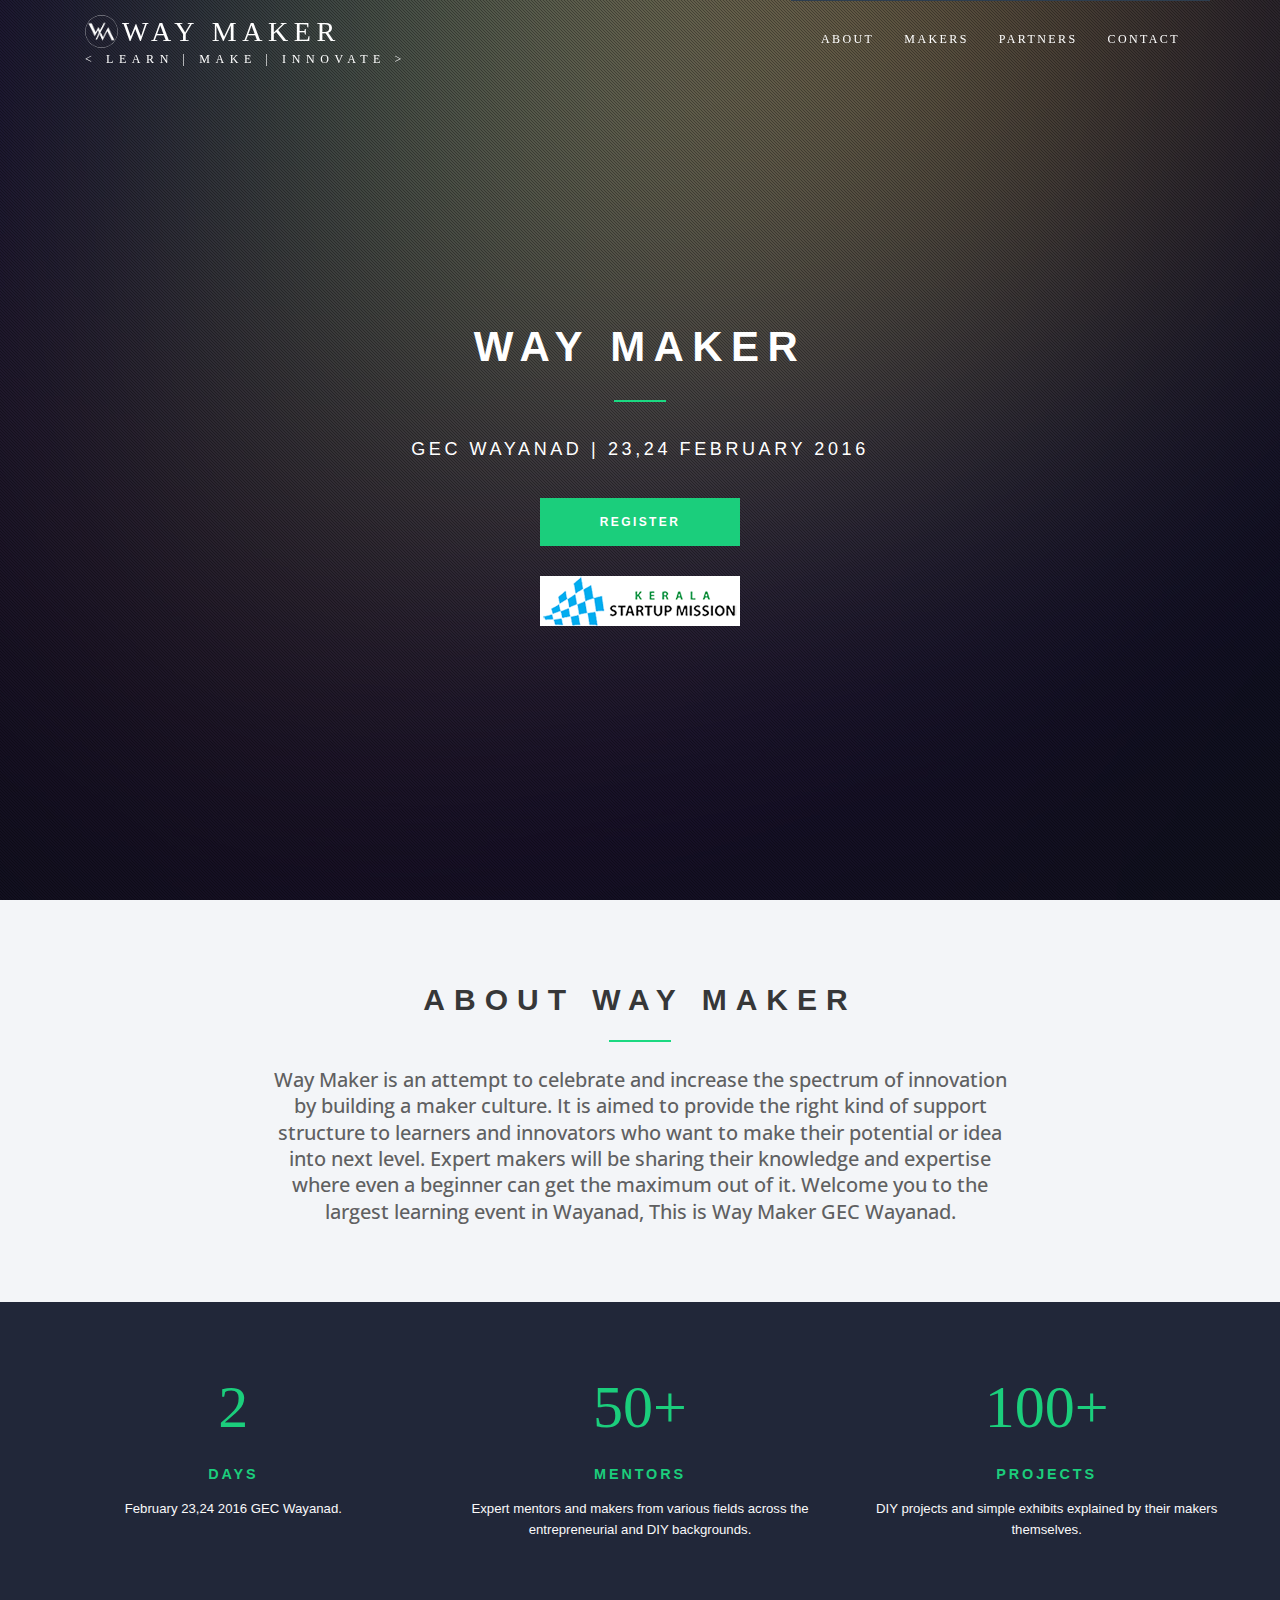
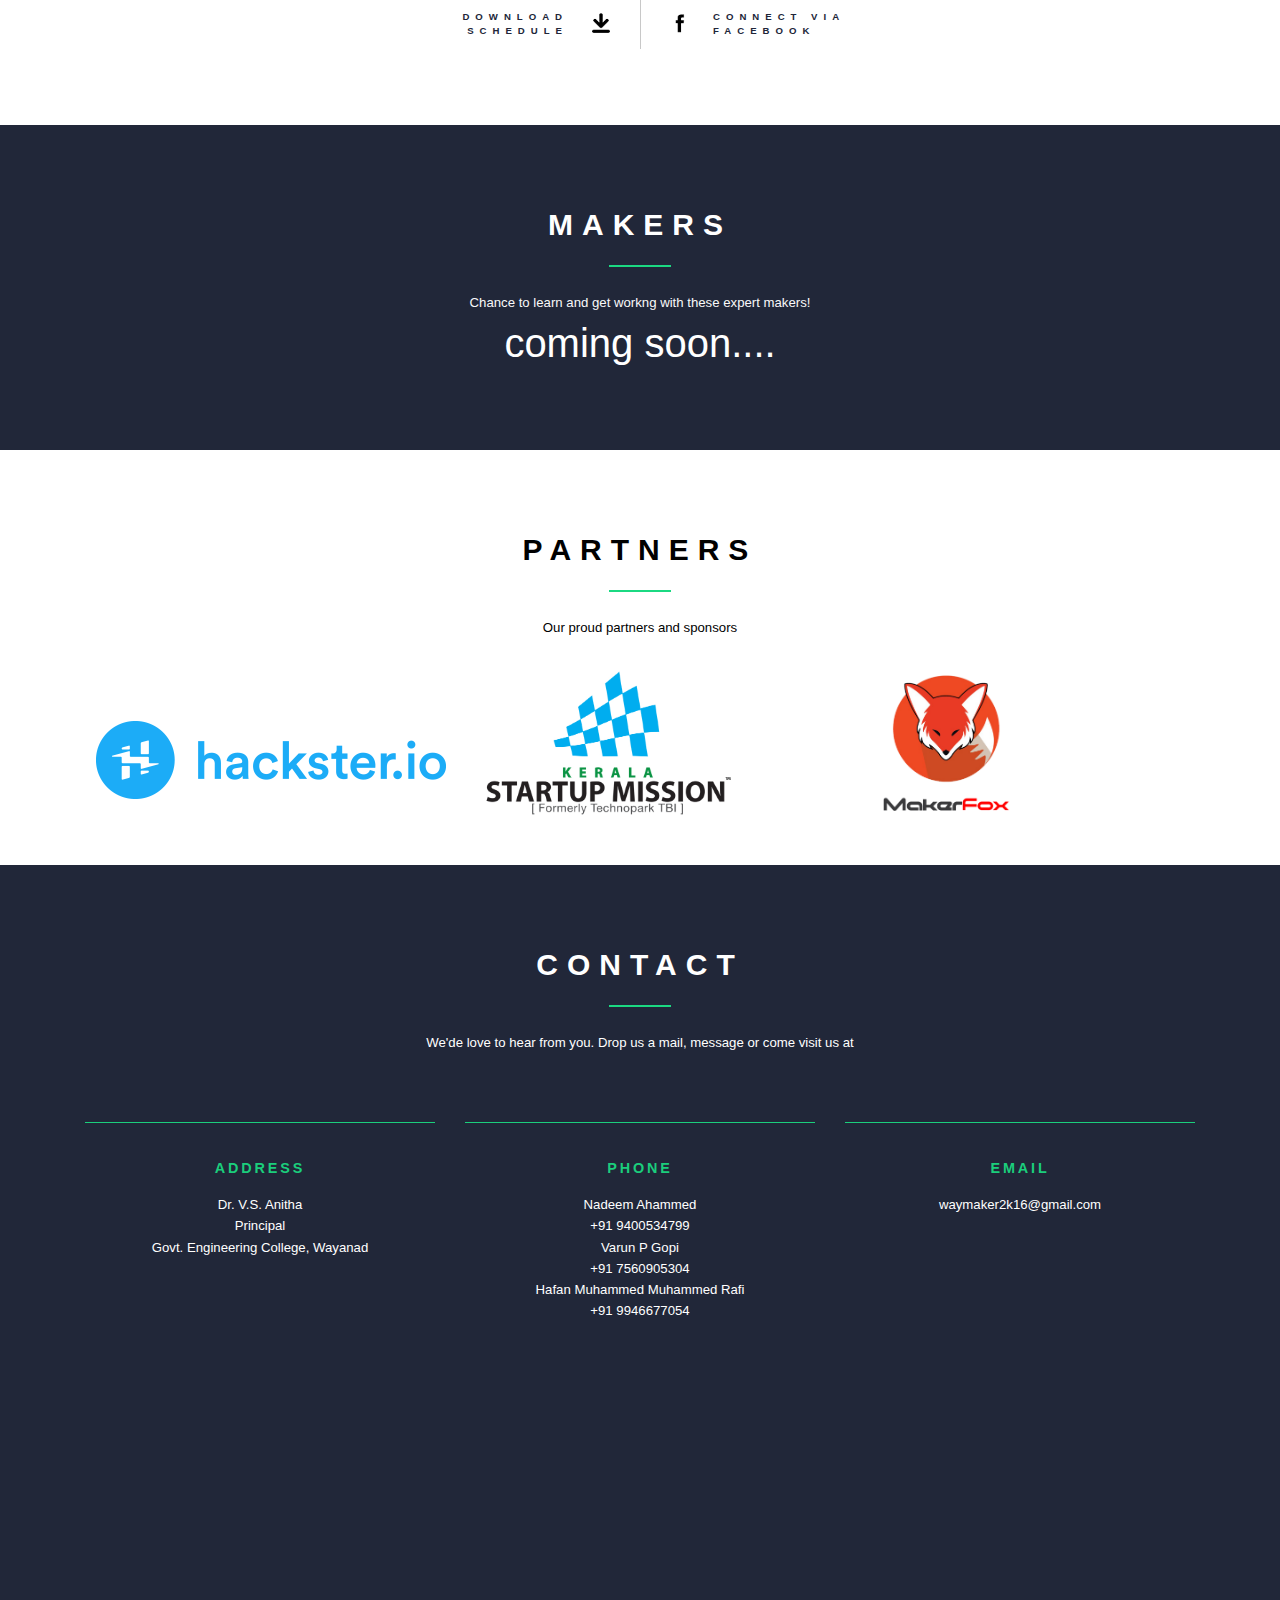
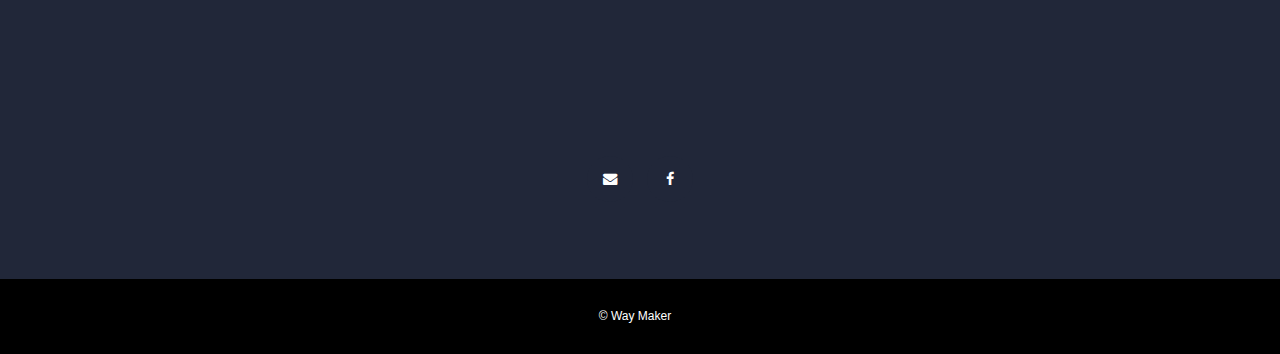
==== commit d4ba97ee: "new  changes" ====
--- a/index.html
+++ b/index.html
@@ -162,12 +162,19 @@
         <hr id="title_hr"/>
         <p class="wow animated fadeInUp" data-wow-duration="1s" data-wow-delay="1s">GEC WAYANAD | 23,24 February 2016</p>
         <a  class="btn-effect wow animated fadeIn md-trigger" data-modal="modal-11" data-wow-duration="0.5s" data-wow-delay="1.5s" data-scroll>Register</a>	
-    </div>
+		<div class="sponsors">
+		<a href="https://startupmission.kerala.gov.in" target="_blank">
+		 <img src="assets/img/sponsor/startup2.png">
+		 </a>
+	</div>
+    </div>
+<!--
 	<div class="sponsors">
-	<a href="https://startupmission.kerala.gov.in" target="_blank">
-	 <img src="assets/img/sponsor/startup2.png">
-	 </a>
+		<a href="https://startupmission.kerala.gov.in" target="_blank">
+		 <img src="assets/img/sponsor/startup2.png">
+		 </a>
 	</div>
+	-->
 </section>
  <div class="md-modal md-effect-9" id="modal-11">
                 <div class="md-content padding-none">
@@ -387,16 +394,13 @@
             <div class="col-md-8 align-center wow animated fadeInLeft" data-wow-duration="1s" data-wow-delay="0.5s">
                 <h1 class="arrow" style="color: #000;">Partners</h1><hr>
                 <p style="color: #000;">Our proud partners and sponsors</p>
-            </div>
-           <div id="slider1_container" style=" ">
-                <div class="inner_carousal" data-u="slides">	
-					<div></div>
-                  
-					 <div><a href="https://startupmission.kerala.gov.in" target="_blank"><img alt="sp6" src="assets/img/sponsor/sp6.png"/></a></div>
-					   <div><a href="https://www.hackster.io" target="_blank"><img alt="sp2" src="assets/img/sponsor/sp0.png"/></a></div>
-					 <div><a href="https://www.facebook.com/Makerfox.io/" target="_blank"><img alt="sp5" src="assets/img/sponsor/sp5.png"/></a></div>
-                </div>				
-            </div>
+            </div>      
+					<div class="row splogo">		 
+						 <div  class="col-md-4 col-sm-12 logos img-responsive"><a href="https://www.hackster.io" target="_blank"><img alt="sp2" class="img-responsive hackster" src="assets/img/sponsor/hackster.png"/></a></div>
+						  <div class="col-md-4 col-sm-12 logos"><a href="https://startupmission.kerala.gov.in" target="_blank"><img alt="sp6" class="img-responsive" src="assets/img/sponsor/startup.jpg"/></a></div>
+						 <div  class="col-md-4 col-sm-12 logos"><a href="https://www.facebook.com/Makerfox.io/" target="_blank"><img alt="sp5" class="img-responsive" src="assets/img/sponsor/makerfox.png"/></a></div>
+					</div>				
+           
         </div>
     </div>
 </div>
@@ -490,7 +494,7 @@
 <script type="text/javascript" src="assets/js/jssor.core.js"></script>
 <script type="text/javascript" src="assets/js/jssor.utils.js"></script>
 <script type="text/javascript" src="assets/js/jssor.slider.js"></script>
-<script type="text/javascript" src="assets/js/sponsor_init.js"></script>
+<script type="text/javascript" src="assets/js/spoensor_init.js"></script>
 
 <!-- SMOOTH SCROLL  -->
 <script type="text/javascript" src="assets/js/smooth-scroll.js"></script>
--- a/assets/css/styles.css
+++ b/assets/css/styles.css
@@ -1680,14 +1680,48 @@
 	overflow: hidden;
 	margin:3% auto 0%;
 }
+/*
 .sponsors{
 	position: relative;
     top: 520px;
     left: 575px;
-
+	position: absolute;
+    top: 80%;
+    left: 43%;
+}*/
+.sponsors{
+	padding-top:30px;
+}
+#sponsers .logos{
+	height:150px;
+	text-align:center;
+	padding-top:30px;
+}
+#sponsers .splogo{
+	padding-left:40px;
+}
+#sponsers .logos img{
+	height:150px;
+	-webkit-transition:-webkit-transform .35s;
+	-moz-transition:-moz-transform .35s;
+	transition:transform .35s;
+}
+#sponsers .logos img:hover{
+	-webkit-transform:scale(1.1,1.1);
+	-o-transform:scale(1.1,1.1);
+	-moz-transform:scale(1.1,1.1);
+	-ms-transform:scale(1.1,1.1);
+	transform:scale(1.1,1.1);
+	overflow:hidden;
+}
+
+#sponsers .logos img.hackster{
+	height:80px;
+	position:relative;
+	top:52px;
 }
 .sponsors img{
-	border-radius:10px;
+	border-radius:0;
 	background:#FFF;
 }
 .inner_carousal{
@@ -1699,6 +1733,7 @@
 	height: 150px; 
 	overflow: hidden;
 }
+
 
 ul.planContainer:hover {
 	-webkit-transform: scale(1.04);
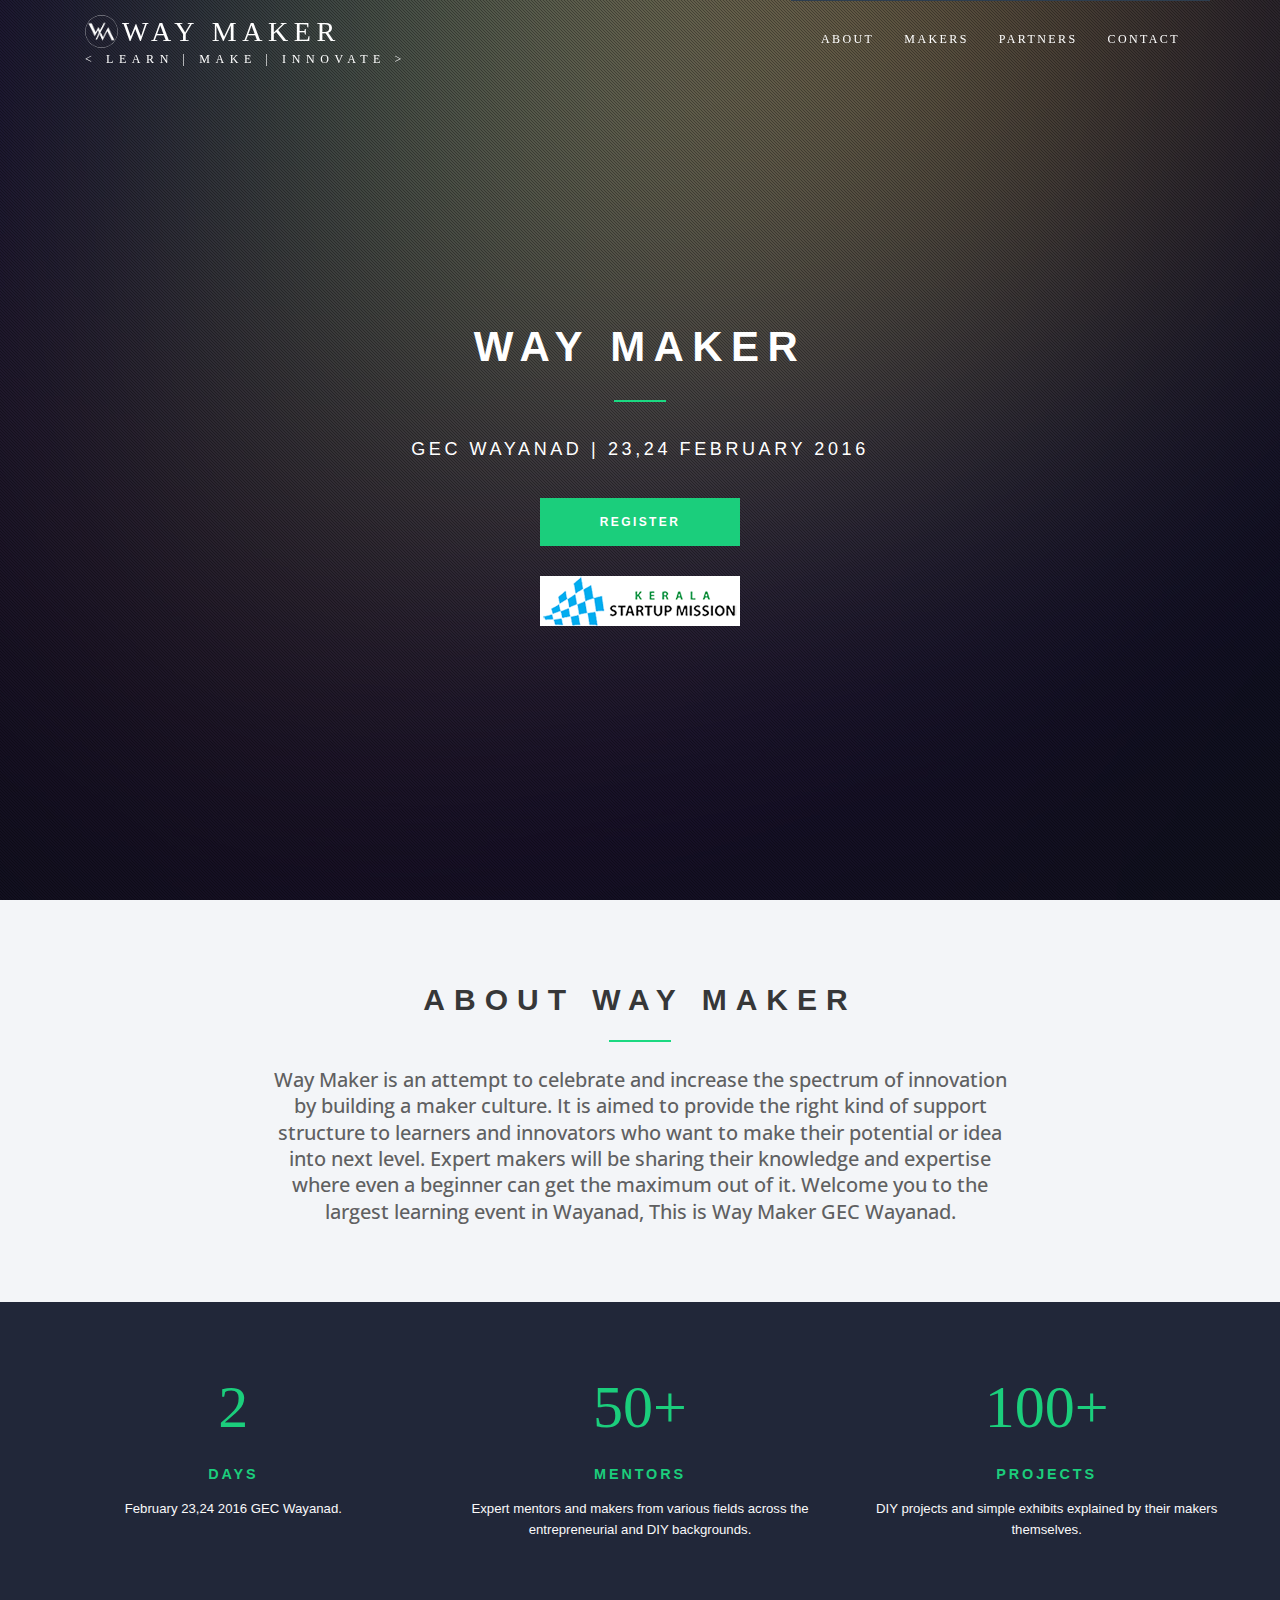
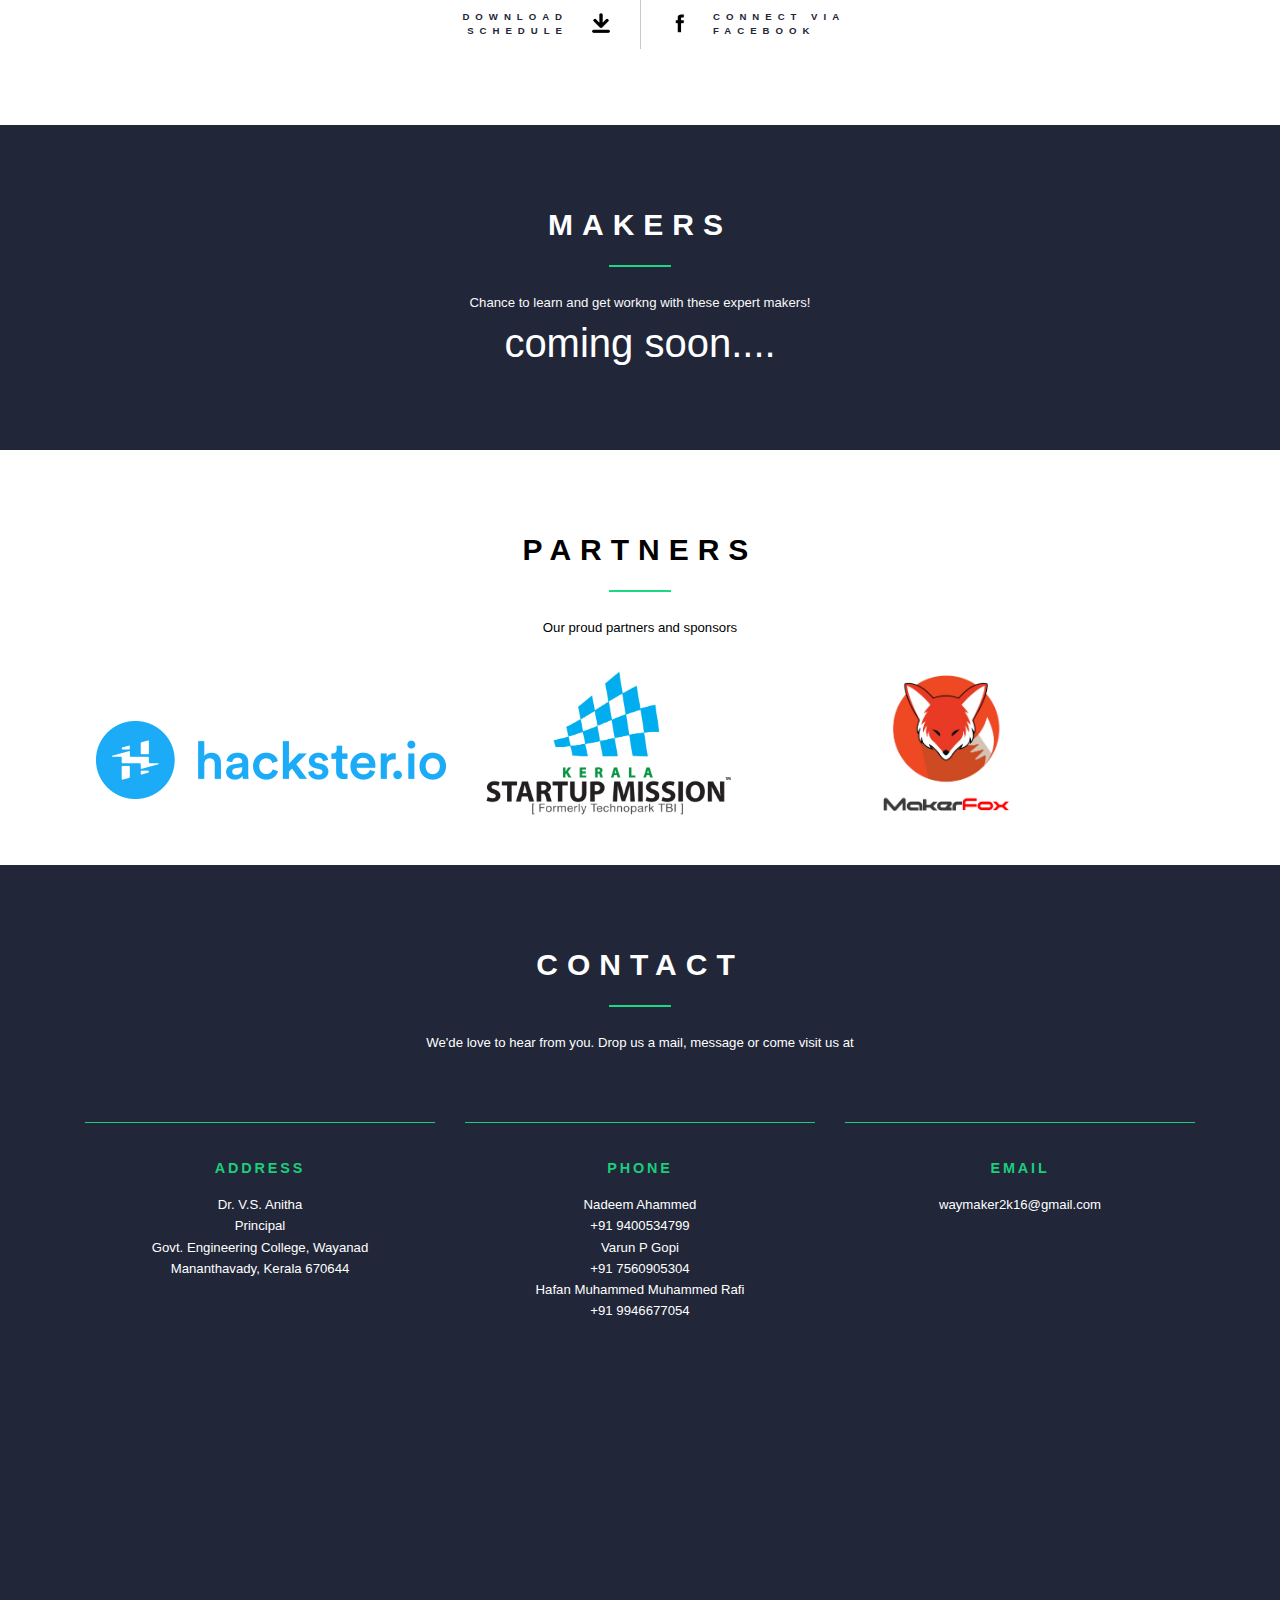
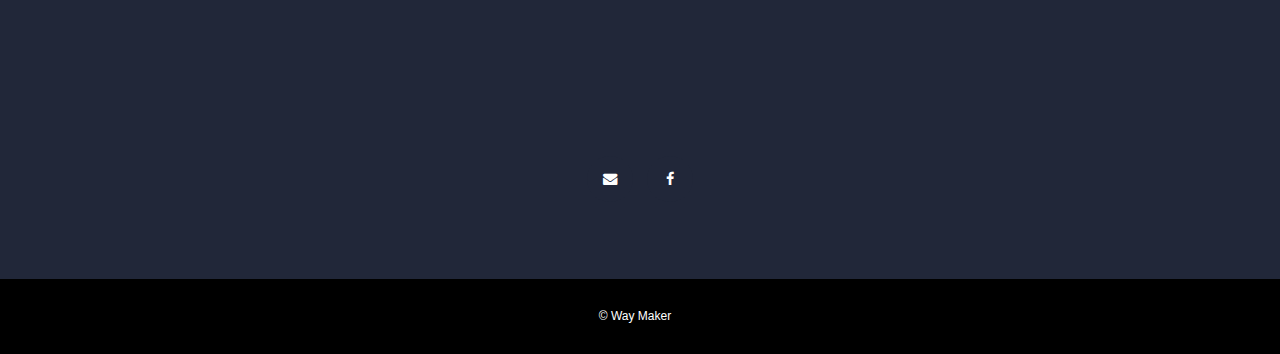
==== commit 446a6004: "address" ====
--- a/index.html
+++ b/index.html
@@ -417,7 +417,7 @@
             <div class="col-md-4 wow animated fadeInDown" data-wow-duration="1s" data-wow-delay="0.5s">
                 <div class="light-box box-hover">
                     <h2><span>Address</span></h2>
-                    <p>Dr. V.S. Anitha<br>Principal<br>Govt. Engineering College, Wayanad<br></p>
+                    <p>Dr. V.S. Anitha<br>Principal<br>Govt. Engineering College, Wayanad<br>Mananthavady, Kerala 670644<br></p>
                 </div>
             </div>
             <div class="col-md-4 wow animated fadeInDown" data-wow-duration="1s" data-wow-delay="0.7s">
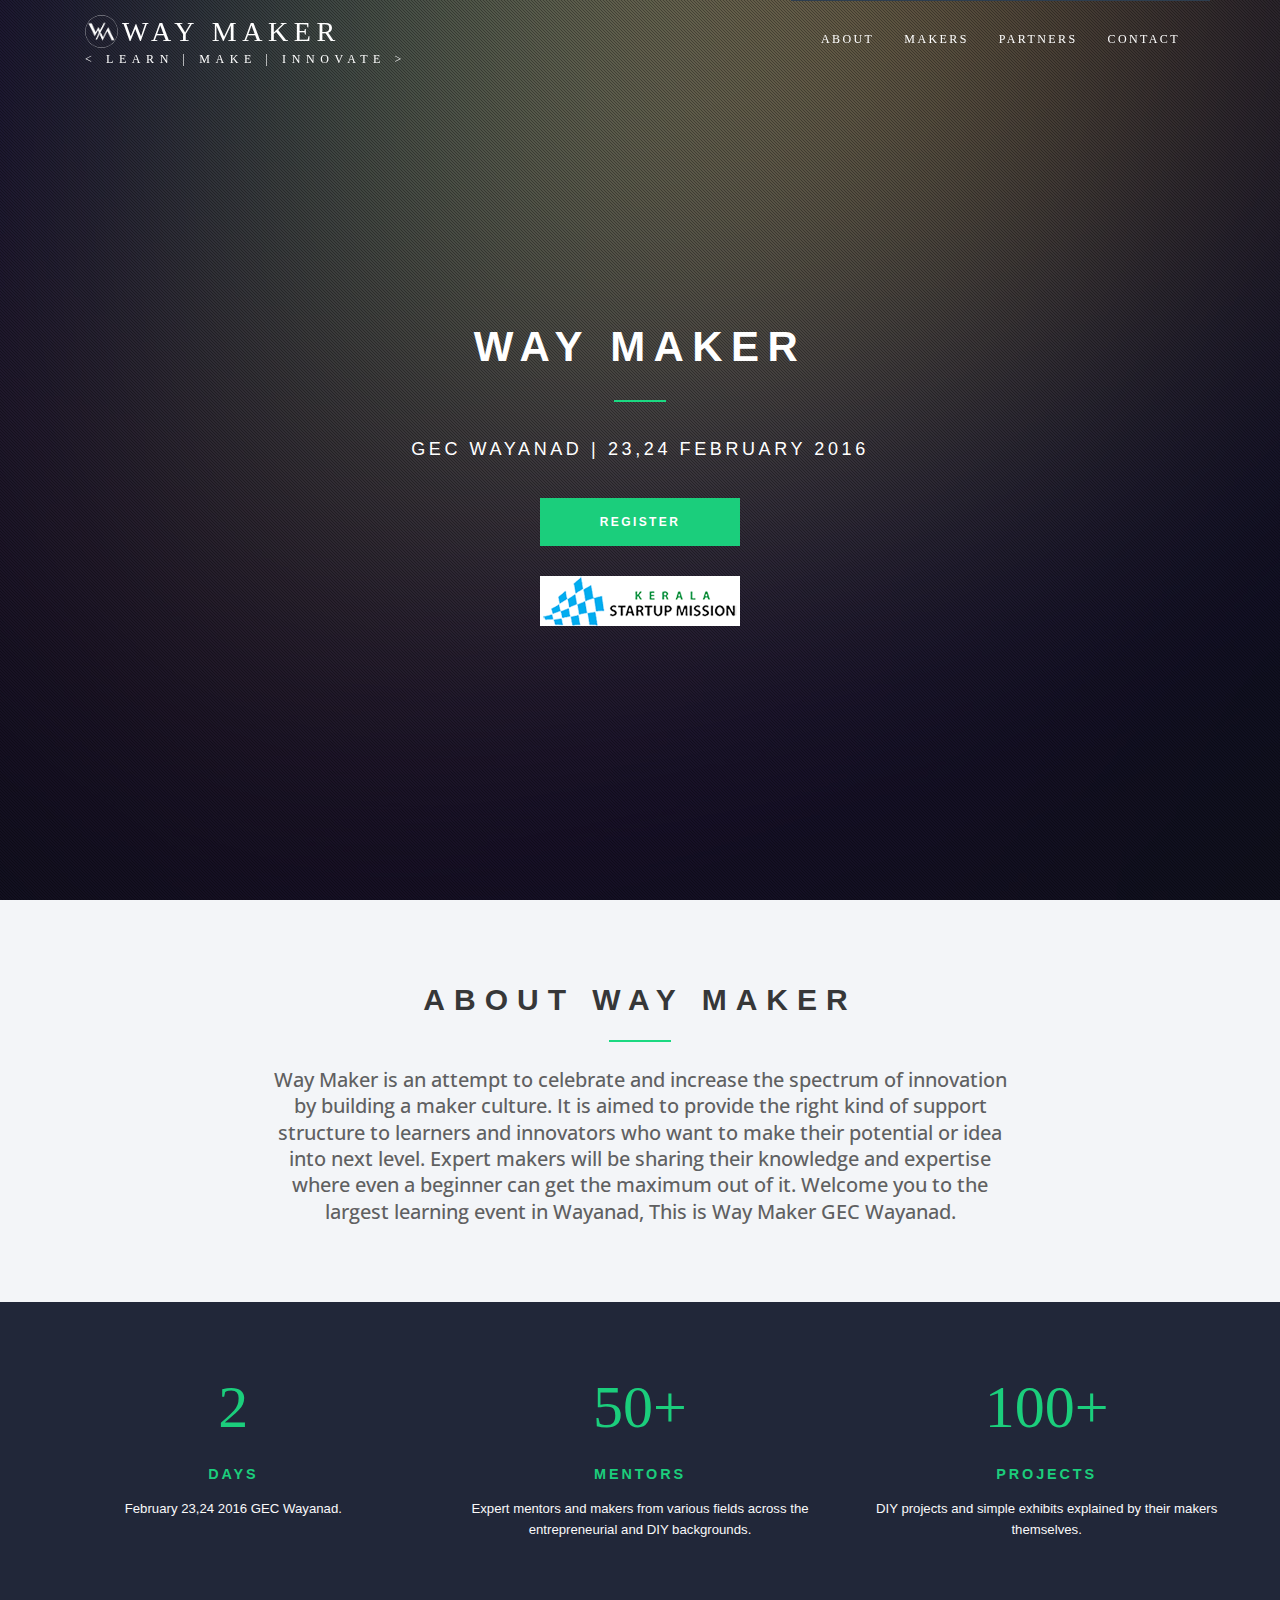
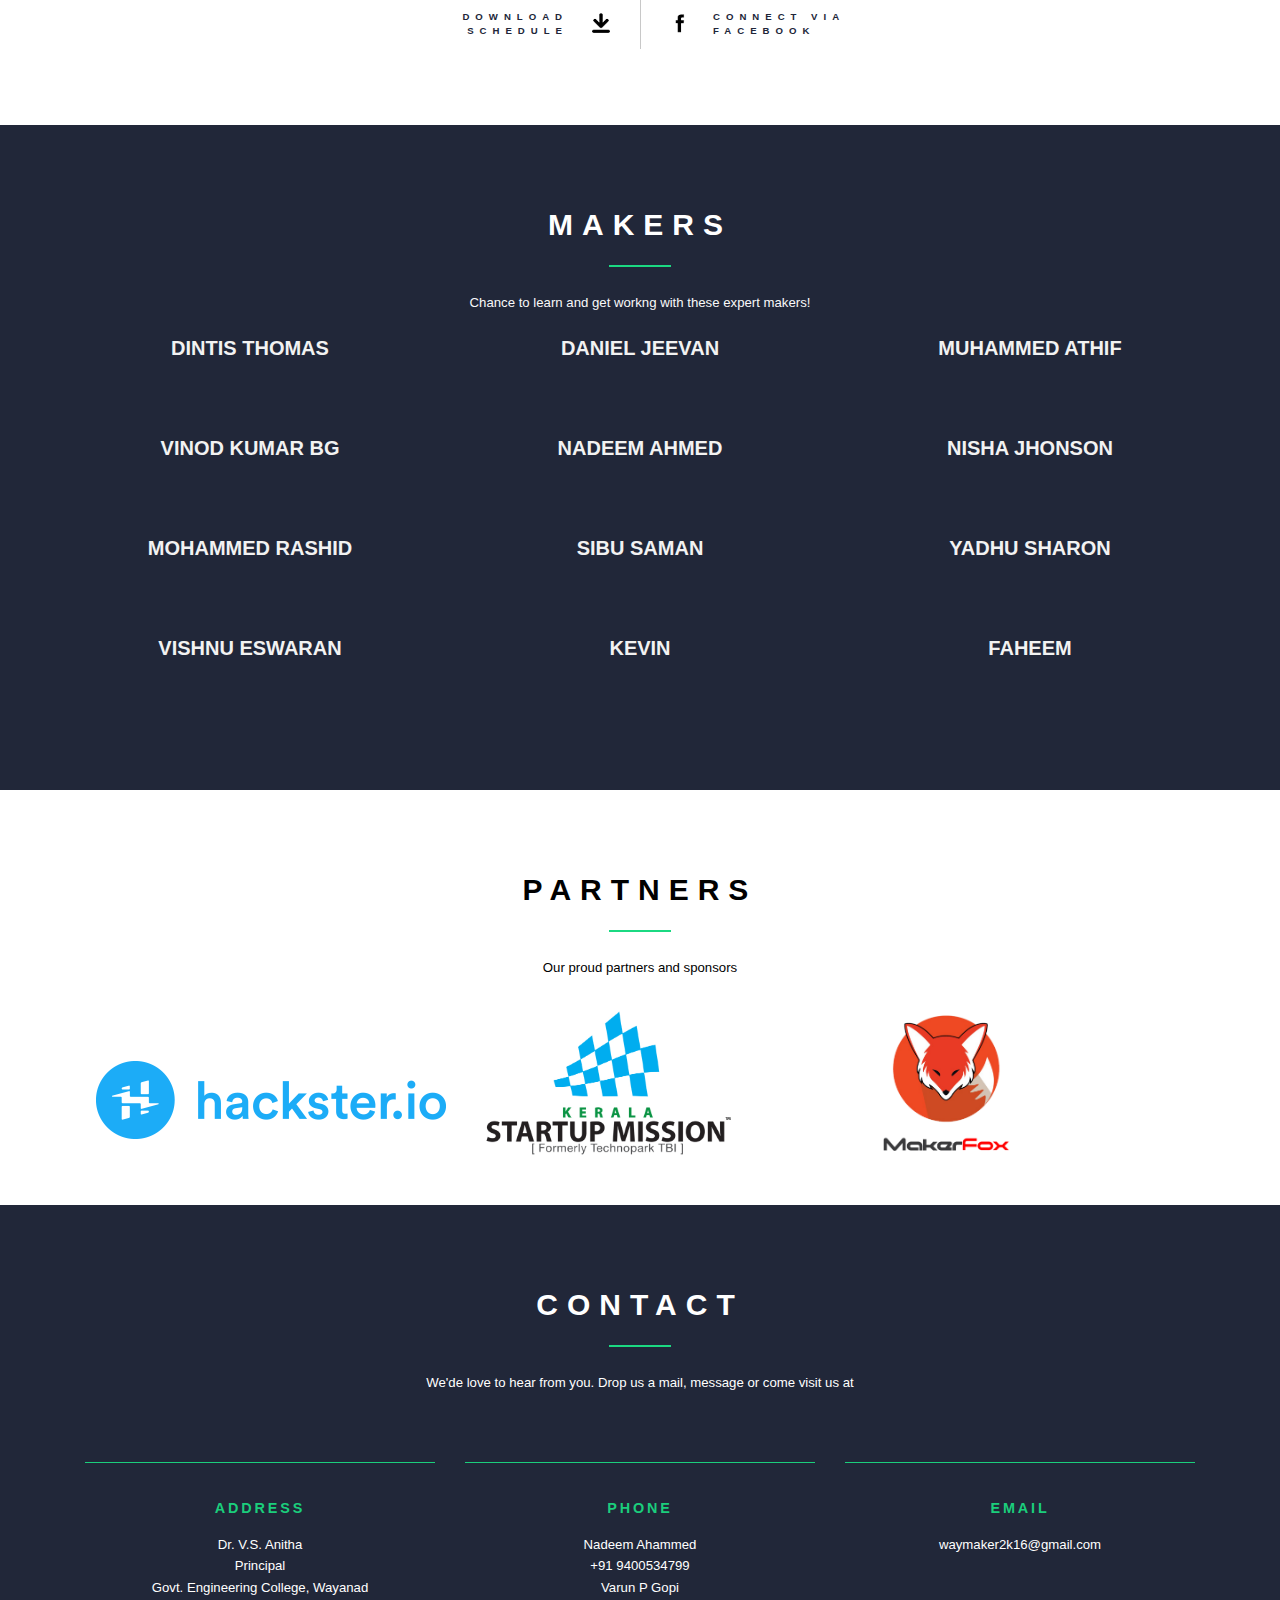
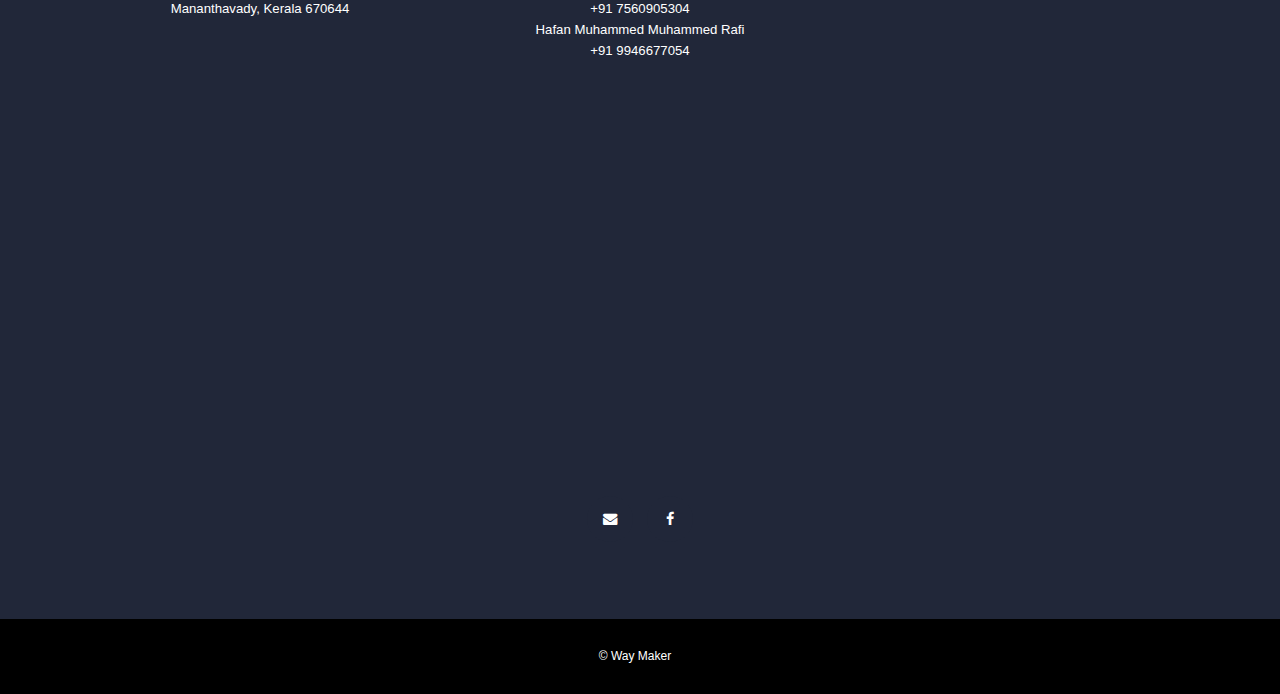
==== commit 6ffb4b55: "MAKERS" ====
--- a/index.html
+++ b/index.html
@@ -245,7 +245,7 @@
 <!-- Event social links and download-->
 <section class="event-download-social-link section-padding">
     <div class="col-lg-6 col-md-12 align-center">
-        <a class="d-sch text-right" href="#" target="_blank">download schedule</a>
+        <a class="d-sch text-right" href="assets\docs\schedule.pdf" target="_blank">download schedule</a>
         <a class="fb " href="https://www.facebook.com/waymaker2k16" target="_blank">connect via facebook</a>
     </div>
 </section>
@@ -261,30 +261,25 @@
                 <p>Chance to learn and get workng with these expert makers! </p>
             </div>
         </div>
-		<div class="row">
-            <h1 style="font-size:40px;">coming soon....</h1>
-        </div>
-<!--
             <div class="row">
                 <div class="col-sm-4">
                     <div class="team-member">
-                        <img src="assets/img/team/" class="img-responsive img-circle" alt="">
-                        <h3>Arvind Sanjeev</h3>
-                        <p class="text-muted">Electronics Engineer | Inventor | Entrepreneur | Author</p>
-                    </div>
-                </div>
-                <div class="col-sm-4">
-                    <div class="team-member">
-                        <img src="assets/img/team/" class="img-responsive img-circle" alt="">
-                        <h3>Praveen Sridhar</h3>
-                        <p class="text-muted">Innovator | Coder | DIY hackivst | Entrepreneur</p>
-                    </div>
-                </div>
-                <div class="col-sm-4">
-                    <div class="team-member">
-                        <img src="assets/img/team/" class="img-responsive img-circle" alt="">
-                        <h3>Suhair Zain</h3>
-                        <p class="text-muted">Android | Blackberry 10 | Coder | Entrepreneur</p>
+                        
+                        <h3>DINTIS THOMAS</h3>
+                      
+                    </div>
+                </div>
+                <div class="col-sm-4">
+                    <div class="team-member">
+                        <h3>DANIEL JEEVAN</h3>
+                       
+                    </div>
+                </div>
+                <div class="col-sm-4">
+                    <div class="team-member">
+                        
+                        <h3>MUHAMMED ATHIF</h3>
+
                     </div>
                 </div>
             </div>
@@ -292,50 +287,71 @@
             <div class="row">
                 <div class="col-sm-4">
                     <div class="team-member">
-                        <img src="assets/img/team/" class="img-responsive img-circle" alt="">
-                        <h3>Mehar Moosa</h3>
-                        <p class="text-muted">Appreneur | Entrepreneur | Do-Gooder</p>
-                    </div>
-                </div>
-                <div class="col-sm-4">
-                    <div class="team-member">
-                        <img src="assets/img/team/" class="img-responsive img-circle" alt="">
-                        <h3>Muhammed Jaseel</h3>
-                        <p class="text-muted">Electronics | DIY activist | Do-gooder</p>
-                    </div>
-                </div>
-                <div class="col-sm-4">
-                    <div class="team-member">
-                        <img src="assets/img/team/" class="img-responsive img-circle" alt="">
-                        <h3>Chithambaramoorthii J</h3>
-                        <p class="text-muted">Student | Hardware | Arduino</p>
+                       
+                        <h3>VINOD KUMAR BG</h3>
+                       
+                    </div>
+                </div>
+                <div class="col-sm-4">
+                    <div class="team-member">
+                       
+                        <h3>NADEEM AHMED</h3>
+                      
+                    </div>
+                </div>
+                <div class="col-sm-4">
+                    <div class="team-member">
+                        
+                        <h3>NISHA JHONSON</h3>
+                       
                     </div>
                 </div>
             </div>
             <div class="row">
                 <div class="col-sm-4">
                     <div class="team-member">
-                        <img src="assets/img/team/" class="img-responsive img-circle" alt="">
-                        <h3>Vinayan Hari</h3>
-                        <p class="text-muted">Networking | Hardware | Coder</p>
-                    </div>
-                </div>
-                <div class="col-sm-4">
-                    <div class="team-member">
-                        <img src="assets/img/team/" class="img-responsive img-circle" alt="">
-                        <h3>Akhil James</h3>
-                        <p class="text-muted">Developer | Entrepreneur | Open Source Enthusiast</p>
-                    </div>
-                </div>
-                <div class="col-sm-4">
-                    <div class="team-member">
-                        <img src="assets/img/team/" class="img-responsive img-circle" alt="">
-                        <h3>Athul B Raj</h3>
-                        <p class="text-muted">Hardware | Network | IoT</p>
-                    </div>
-                </div>
-            </div>
--->
+                       
+                        <h3>MOHAMMED RASHID</h3>
+                      
+                    </div>
+                </div>
+                <div class="col-sm-4">
+                    <div class="team-member">
+                      
+                        <h3>SIBU SAMAN</h3>
+                        
+                    </div>
+                </div>
+                <div class="col-sm-4">
+                    <div class="team-member">
+                        
+                        <h3>YADHU SHARON</h3>
+                        
+                    </div>
+                </div>
+            </div>
+			<div class="row">
+                <div class="col-sm-4">
+                    <div class="team-member">
+                       
+                        <h3>VISHNU ESWARAN</h3>
+                      
+                    </div>
+                </div>
+                <div class="col-sm-4">
+                    <div class="team-member">
+                      
+                        <h3>KEVIN</h3>
+                        
+                    </div>
+                </div>
+                <div class="col-sm-4">
+                    <div class="team-member">                       
+                        <h3>FAHEEM</h3>                       
+                    </div>
+                </div>
+            </div>
+
     </div>
 </section>
 
